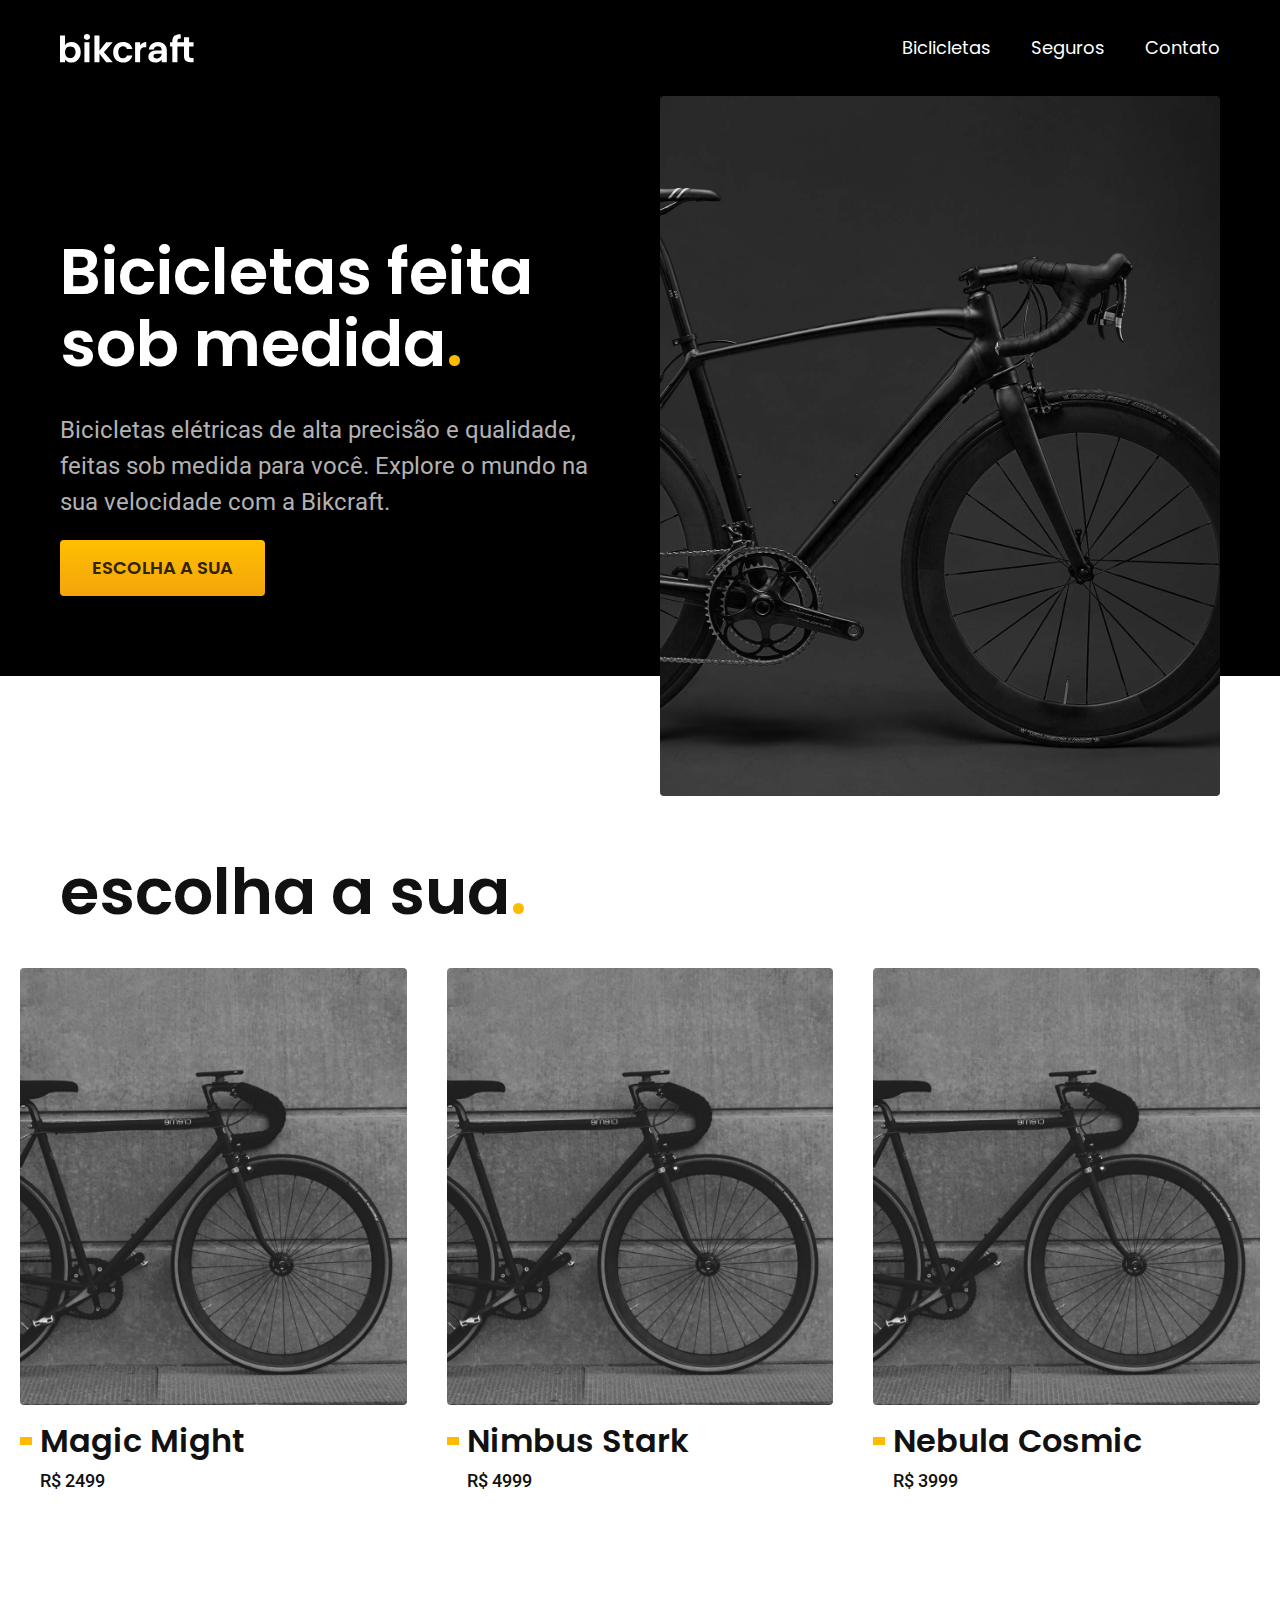
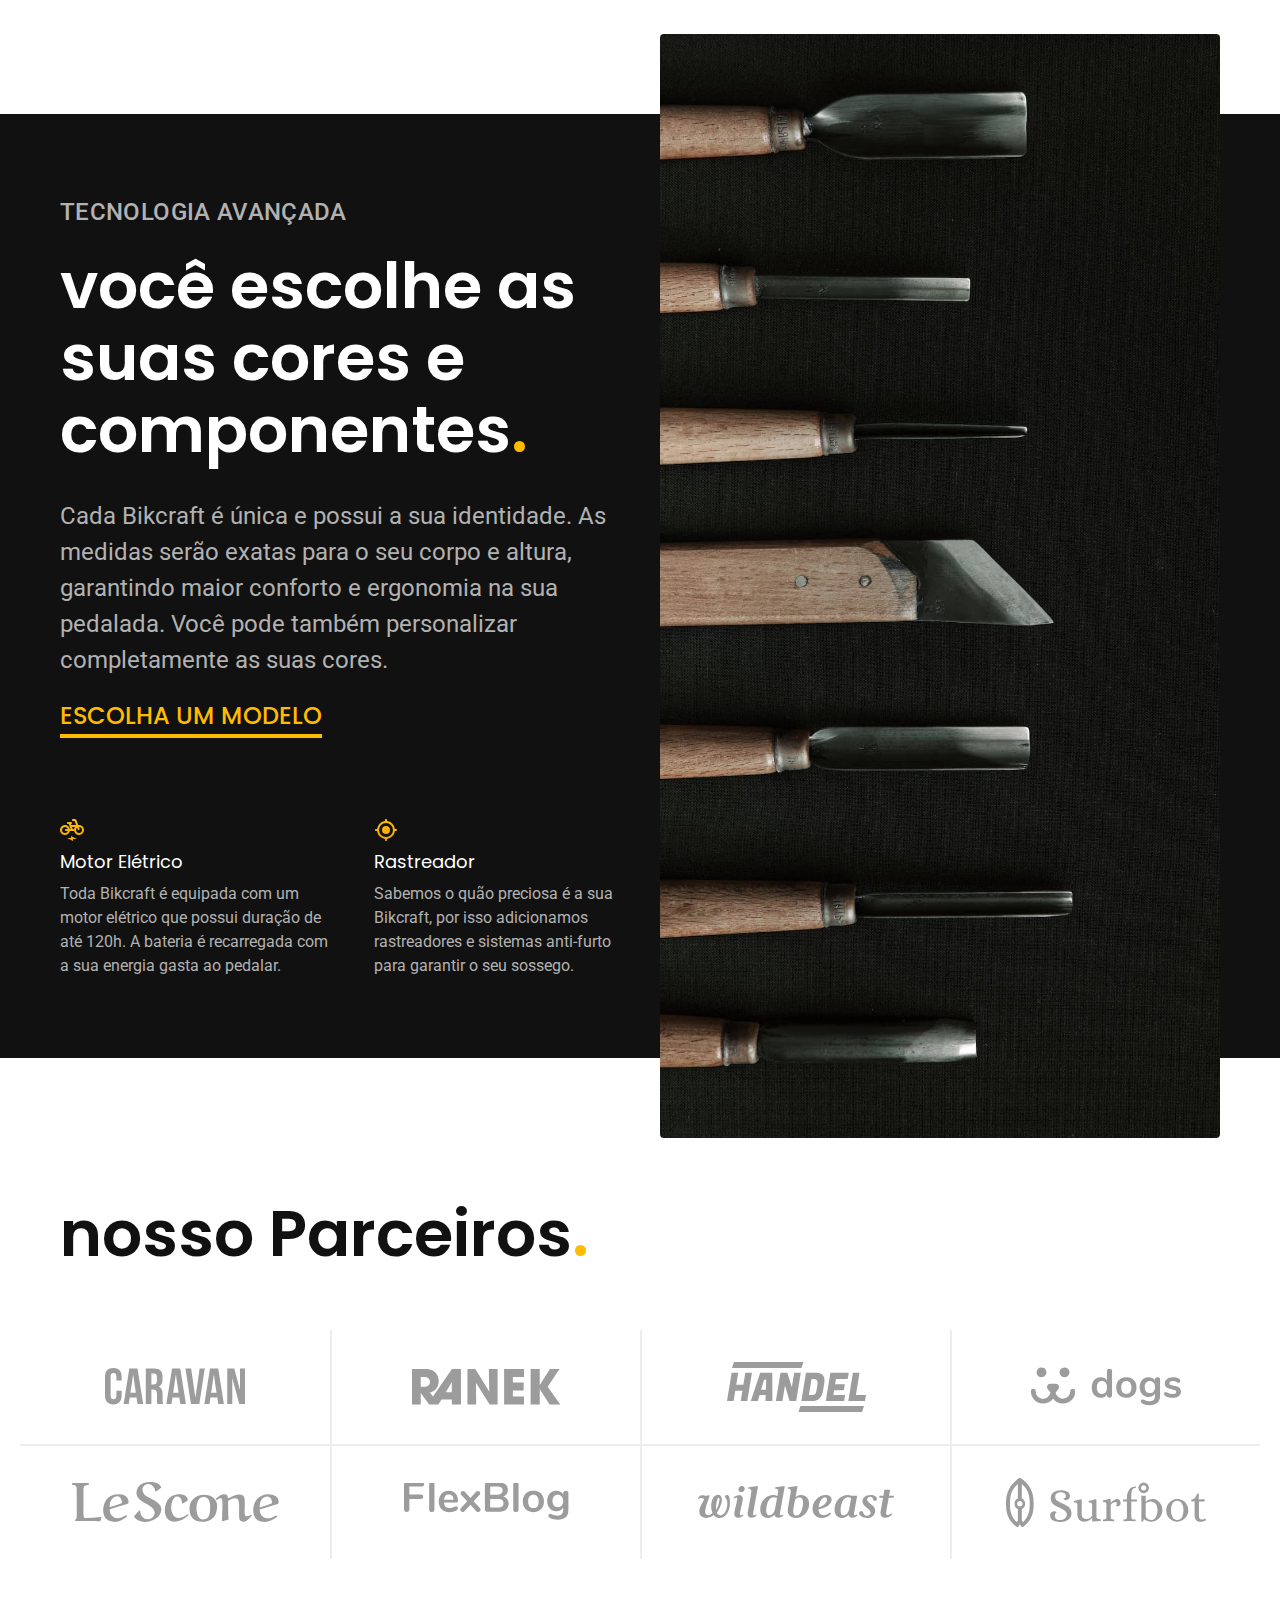
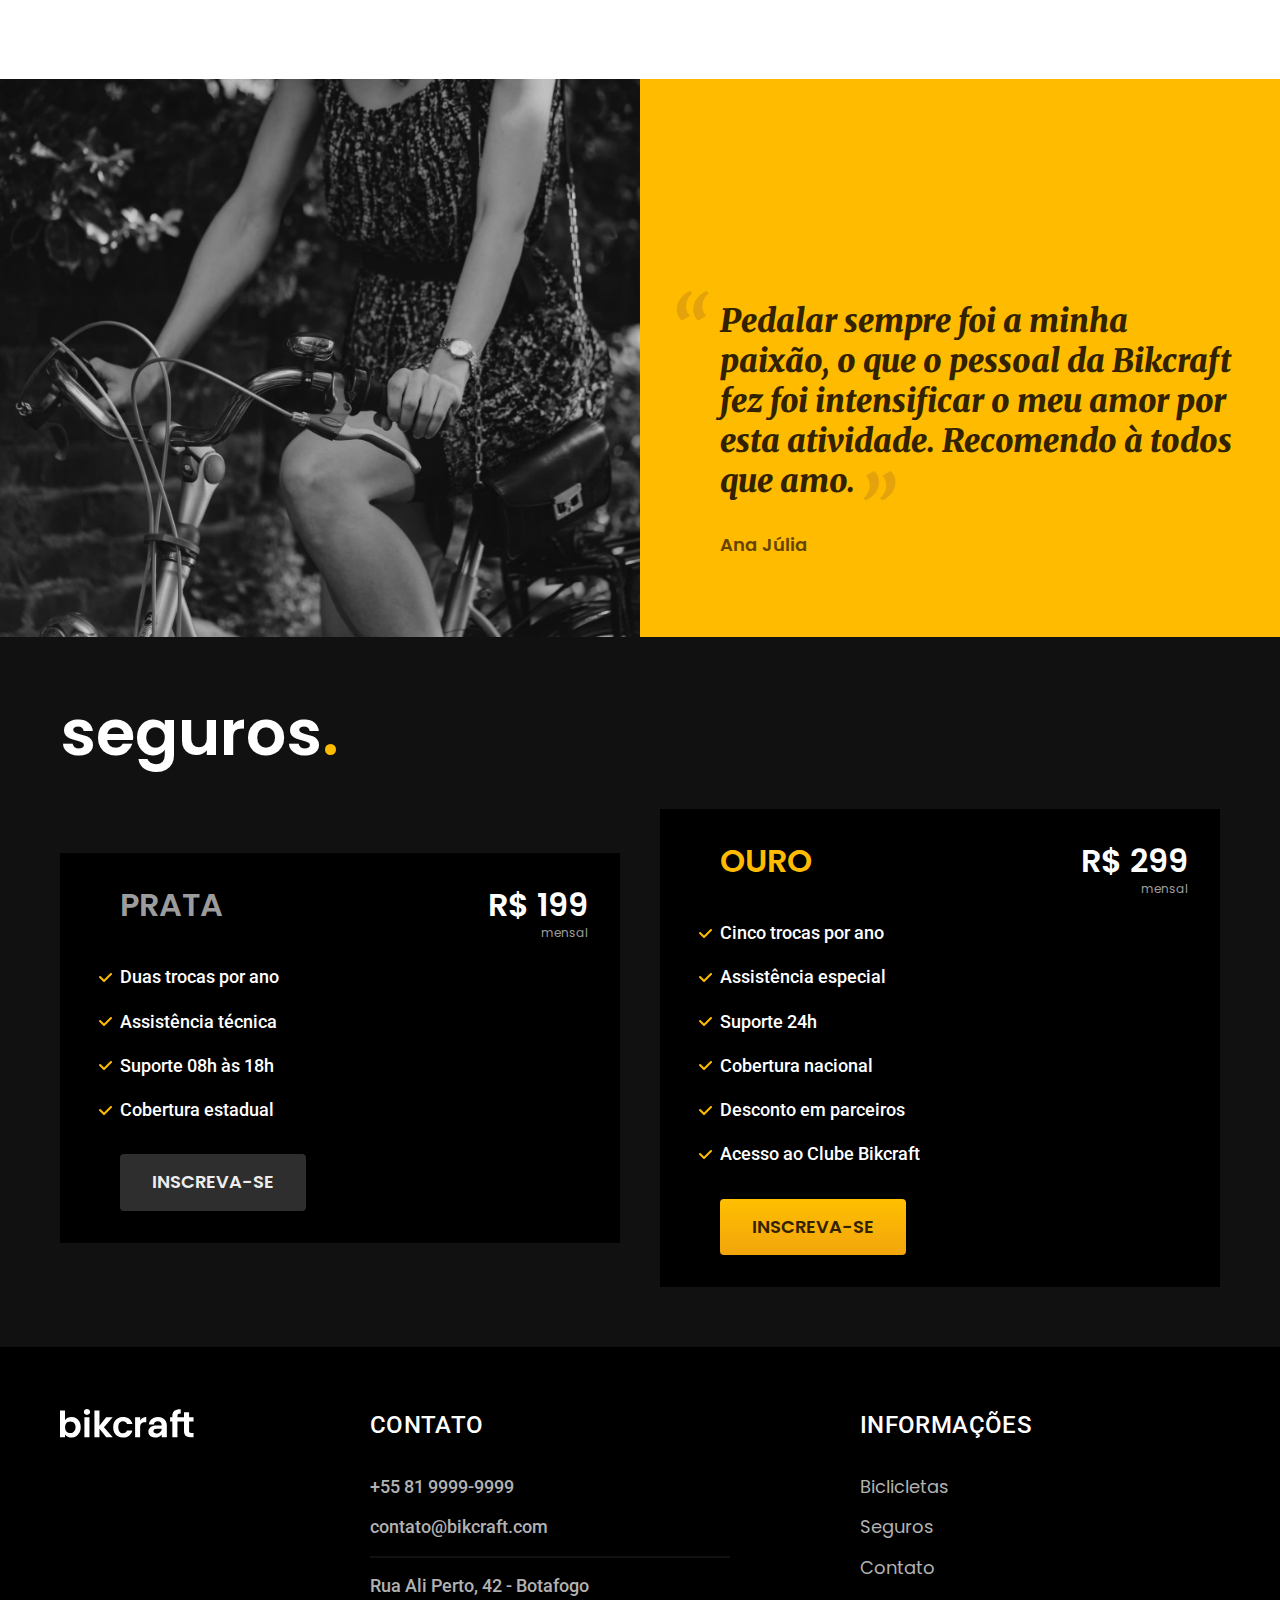
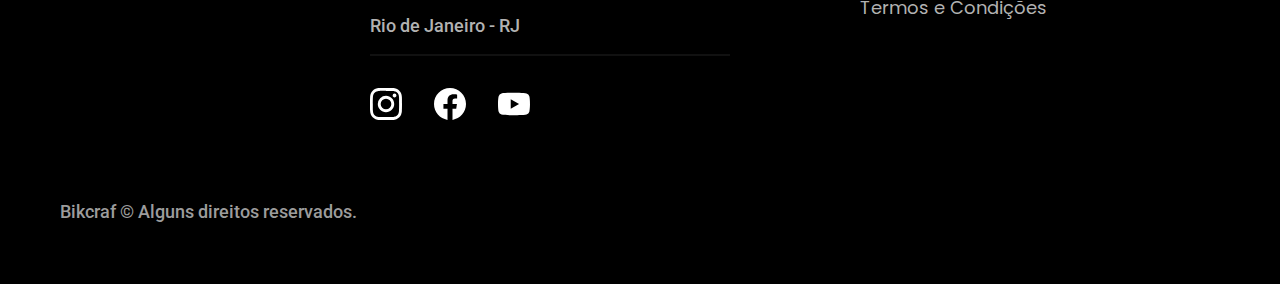
==== index.html @ 6ca6130e "finalização pag bicicletas" ====
<!DOCTYPE html>
<html lang="pt-br">
<head>
   
    <meta charset="UTF-8">
    <meta name="viewport" content="width=device-width, initial-scale=1.0">
    
    <title>Bikcraft - Bicicletas Elétricas</title>
    <meta name="description" content="Bicicletas elétricas de alta precisão e qualidade feitas sob medida para cliente. Explore o mundo na sua velocidade com a Bikcraft.">

    <link rel="stylesheet" href="./css/style.css">
   
    <link rel="preconnect" href="https://fonts.googleapis.com">
    <link rel="preconnect" href="https://fonts.gstatic.com" crossorigin>
    <link href="https://fonts.googleapis.com/css2?family=Merriweather:ital,wght@1,900&family=Poppins:wght@400;600&family=Roboto:wght@400;500&display=swap" rel="stylesheet">

</head>
<body>

   <header class="header-bg">

    <div class=" container header">
    
    <a href="./">
        <img src="./img/bikcraft.svg" alt="Bikcraft">
    </a>  

    <nav aria-label="primaria">

    <ul class="header-menu font-1-m cor-0">
    <li><a href="bicicletas.html">Biclicletas</a></li>
    <li><a href="./seguros.html">Seguros</a></li>
    <li><a href="./contato.html">Contato</a></li>
    </ul>
    </nav>
    </div>
    </header> 


    <main class="introducao-bg">
        <div class="introducao container">
            <div class="introducao-conteudo">
            <h1 class="font-1-xxl cor-0">Bicicletas feita sob medida<span class="cor-p1">.</span></p></h1>
            <p class="font-2-l cor-5">Bicicletas elétricas de alta precisão e qualidade, feitas sob medida para você. Explore o mundo na sua velocidade com a Bikcraft.</p>
            <a class="botao" href="./bicicletas.html">Escolha a sua</a>
            </div>

            <div>
            <img src="./img/fotos/introducao.jpg" alt="Biclicleta elétrica preta.">
            </div>
        </div>
    </main>

    <article class="bicicletas-lista">
    <h2 class=" container font-1-xxl">escolha a sua<span class="cor-p1">.</span></h2>
    
    <ul>

        <li> 
        <a href="./bicicletas/magic.html">  
        <img src="./img/bicicletas/magic-home.jpg" alt="Bicicleta preta">
        <h3 class="font-1-xl">Magic Might</h3>
        <span class="font-2-m">R$ 2499</span></a>
        </li>

        <li> 
            <a href="./bicicletas/Nimbus.html">   
         <img src="./img/bicicletas/magic-home.jpg" alt="Bicicleta preta">
         <h3 class="font-1-xl">Nimbus Stark</h3>
         <span class="font-2-m">R$ 4999</span></a>
         </li>

         <li> 
        <a href="./bicicletas/Nebula.html">   
         <img src="./img/bicicletas/magic-home.jpg" alt="Bicicleta preta">
         <h3 class="font-1-xl">Nebula Cosmic</h3>
         <span class="font-2-m">R$ 3999</span></a>
         </li>
         </ul>

    </article>


    <article class="tecnologia-bg">

        <div class="tecnologia container">
          <div class="tecnologia-conteudo">

            <span class="font-2-l-b cor-5">Tecnologia Avançada</span>

            <h2 class="font-1-xxl cor-0">você escolhe as suas cores e componentes<span class="cor-p1">.</span></h2>
            <p class="font-2-l cor-5">Cada Bikcraft é única e possui a sua identidade. As medidas serão exatas para o seu corpo e altura, garantindo maior conforto e ergonomia na sua pedalada. Você pode também personalizar completamente as suas cores.</p>


            <a class="link" href="./bicicletas.html">Escolha um modelo</a>
            <div class="tecnologia-vantagens">
              <div>
                <img src="./img/icones/eletrica.svg" alt="">
                <h3 class="font-1-m cor-0">Motor Elétrico</h3>
                <p class="font-2-s cor-5">Toda Bikcraft é equipada com um motor elétrico que possui duração de até 120h. A bateria é recarregada com a sua energia gasta ao pedalar.</p>
              </div>
              <div>
                <img src="./img/icones/rastreador.svg" alt="">
                <h3 class="font-1-m cor-0">Rastreador</h3>
                <p class="font-2-s cor-5">Sabemos o quão preciosa é a sua Bikcraft, por isso adicionamos rastreadores e sistemas anti-furto para garantir o seu sossego.</p>
              </div>
            </div>
            </div>
            <div class="tecnologia-imagem">
                <img src="./img/fotos/tecnologia.jpg" alt="">
              </div>
          </div>
         
      </article>

      <section class="parceiros" aria-label="Nossos Parceiros">

        <h2 class="container font-1-xxl">nosso Parceiros<span class="cor-p1">.</span></h2>

        <ul >
            <li><img src="./img/parceiros/caravan.svg" atl="caravan"></li>
            <li><img src="./img/parceiros/ranek.svg" atl="ranek"></li>
            <li><img src="./img/parceiros/handel.svg" atl="handel"></li>
            <li><img src="./img/parceiros/dogs.svg" atl="dogs"></li>
            <li><img src="./img/parceiros/lescone.svg" atl="lescone"></li>
            <li><img src="./img/parceiros/flexblog.svg" atl="flexblog"></li>
            <li><img src="./img/parceiros/wildbeast.svg" atl="wildbeast"></li>
            <li><img src="./img/parceiros/surfbot.svg" atl="surfbot"></li>
        </ul>

      </section>

      <section class="depoimento" aria-label="depoimento">

        <div>
          <img src="./img/fotos/depoimento.jpg" alt="Pessoa pedalando uma bicicleta Bikcraft">
        </div>
        <div class="depoimento-conteudo">
          <blockquote class="font-1-xl cor-p5">
            <p>Pedalar sempre foi a minha paixão, o que o pessoal da Bikcraft fez foi intensificar o meu amor por esta atividade.
              Recomendo à todos que amo.</p>
          </blockquote>
          <span class="font-1-m-b cor-p4">Ana Júlia</span>
        </div>
      </section>
      
      <article class="seguros-bg">
        <div class="seguros container">
          <h2 class="font-1-xxl cor-0">seguros<span class="cor-p1">.</span></h2>

          <div class="seguros-item">
            <h3 class="font-1-xl cor-6">PRATA</h3>
            <span class="font-1-xl cor-0">R$ 199 <span class="font-1-xs cor-6">mensal</span></span>

            <ul class="font-2-m cor-0">
              <li>Duas trocas por ano</li>
              <li>Assistência técnica</li>
              <li>Suporte 08h às 18h</li>
              <li>Cobertura estadual</li>
            </ul>
            <a class="botao secundario" href="./orçamento.html">Inscreva-se</a>
          </div>

          <div class="seguros-item">
            <h3 class="font-1-xl cor-p1">OURO</h3>
            <span class="font-1-xl cor-0">R$ 299 <span class="font-1-xs cor-6">mensal</span></span>
           
            <ul class="font-2-m cor-0">
              <li>Cinco trocas por ano</li>
              <li>Assistência especial</li>
              <li>Suporte 24h</li>
              <li>Cobertura nacional</li>
              <li>Desconto em parceiros</li>
              <li>Acesso ao Clube Bikcraft</li>
            </ul>
            <a class="botao" href="./orçamento.html">Inscreva-se</a>
          </div>
        </div>
      </article>


      <footer class="footer-bg">
      <div class="footer container">
        <img src="./img/bikcraft.svg" alt="Bikcraft">
        <div class="footer-contato">
          <h3 class="font-2-l-b cor-0">Contato</h3>
          <ul class=" font-2-m cor-5">
            <li><a href="">+55 81 9999-9999</a></li>
            <li><a href="mailto:contato@bikcraft.com">contato@bikcraft.com</a></li>
            <li>Rua Ali Perto, 42 - Botafogo</li>
            <li>Rio de Janeiro - RJ</li>
          </ul>

          <div class="footer-redes">

            <a href="./">
              <img src="./img/redes/instagram.svg" alt="Instagram">
            </a>

            <a href="./">
              <img src="./img/redes/facebook.svg" alt="Facebook">
            </a>

            <a href="./">
              <img src="./img/redes/youtube.svg" alt="Youtube">
            </a>
          </div>
        </div>

          <div class="footer-informacoes">
            <h3 class="font-2-l-b cor-0">Informações</h3>
            <nav>
              <ul class="font-1-m cor-5">
                <li><a href="./biclicletas.html">Biclicletas</a></li>
                <li><a href="./seguros.html">Seguros</a></li>
                <li><a href="./contato.html">Contato</a></li>
                <li><a href="./termos.html">Termos e Condições</a></li>

              </ul>
            </nav>
          </div>

          <p class="footer-copy font-2-m cor-6">Bikcraf © Alguns direitos reservados.</p>
      </div>
      </footer>


    </body>

</html>
---- css/style.css ----
@import "../css/global/global.css";
@import url("../css/utilidades/tipografia.css");
@import url("../css/utilidades/cores.css");

@import "../css/global/header.css";
@import url("../css/global/footer.css");

/*home*/
@import "../css/home/introducao.css";
@import "../css/home/tecnologia.css";
@import "../css/home/parceiros.css";
@import "../css/home/depoimentos.css";

/*utilidades*/
@import "../css/utilidades/componentes.css";

/* Bicicletas */
@import "./bicicletas/bicicletas-lista.css";
@import "./bicicletas/bicicletas.css";

/* Seguros */
@import "./seguros/seguros.css";

/*termos*/

@import "./termos/termos.css";
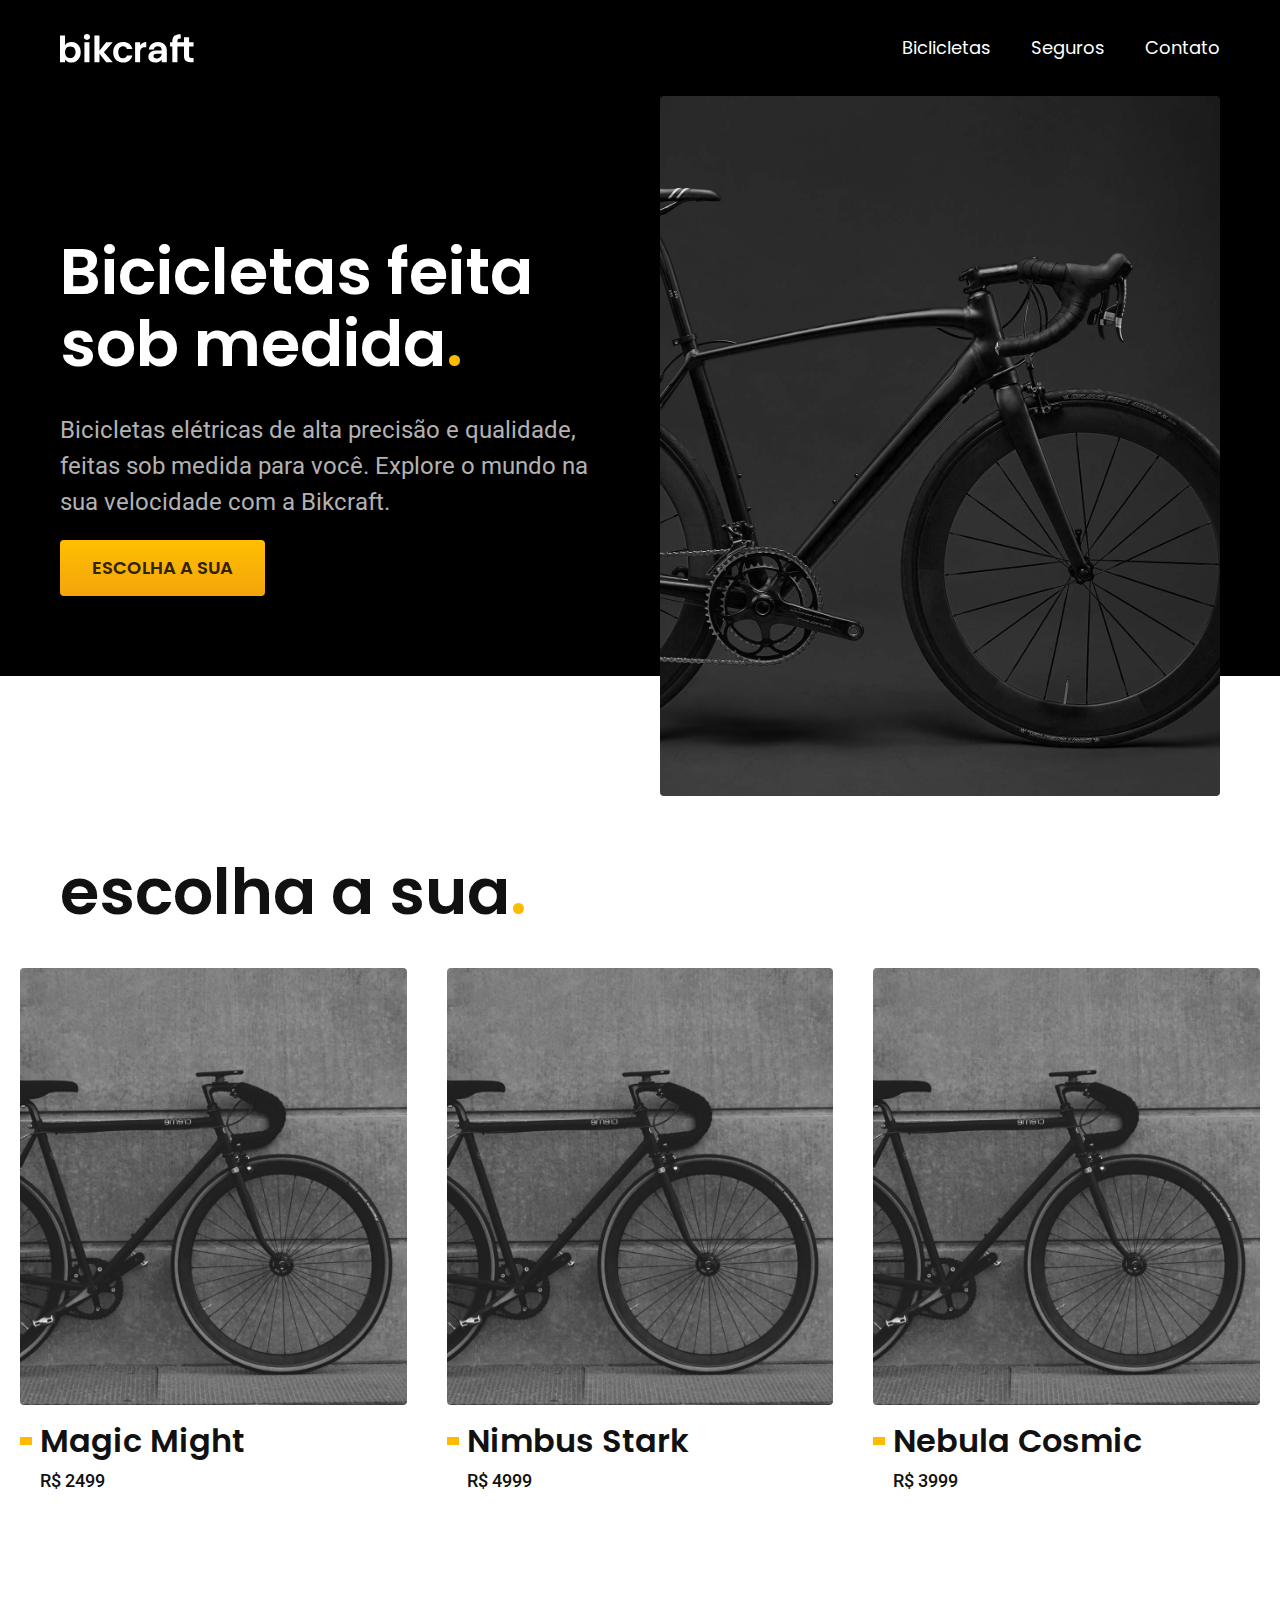
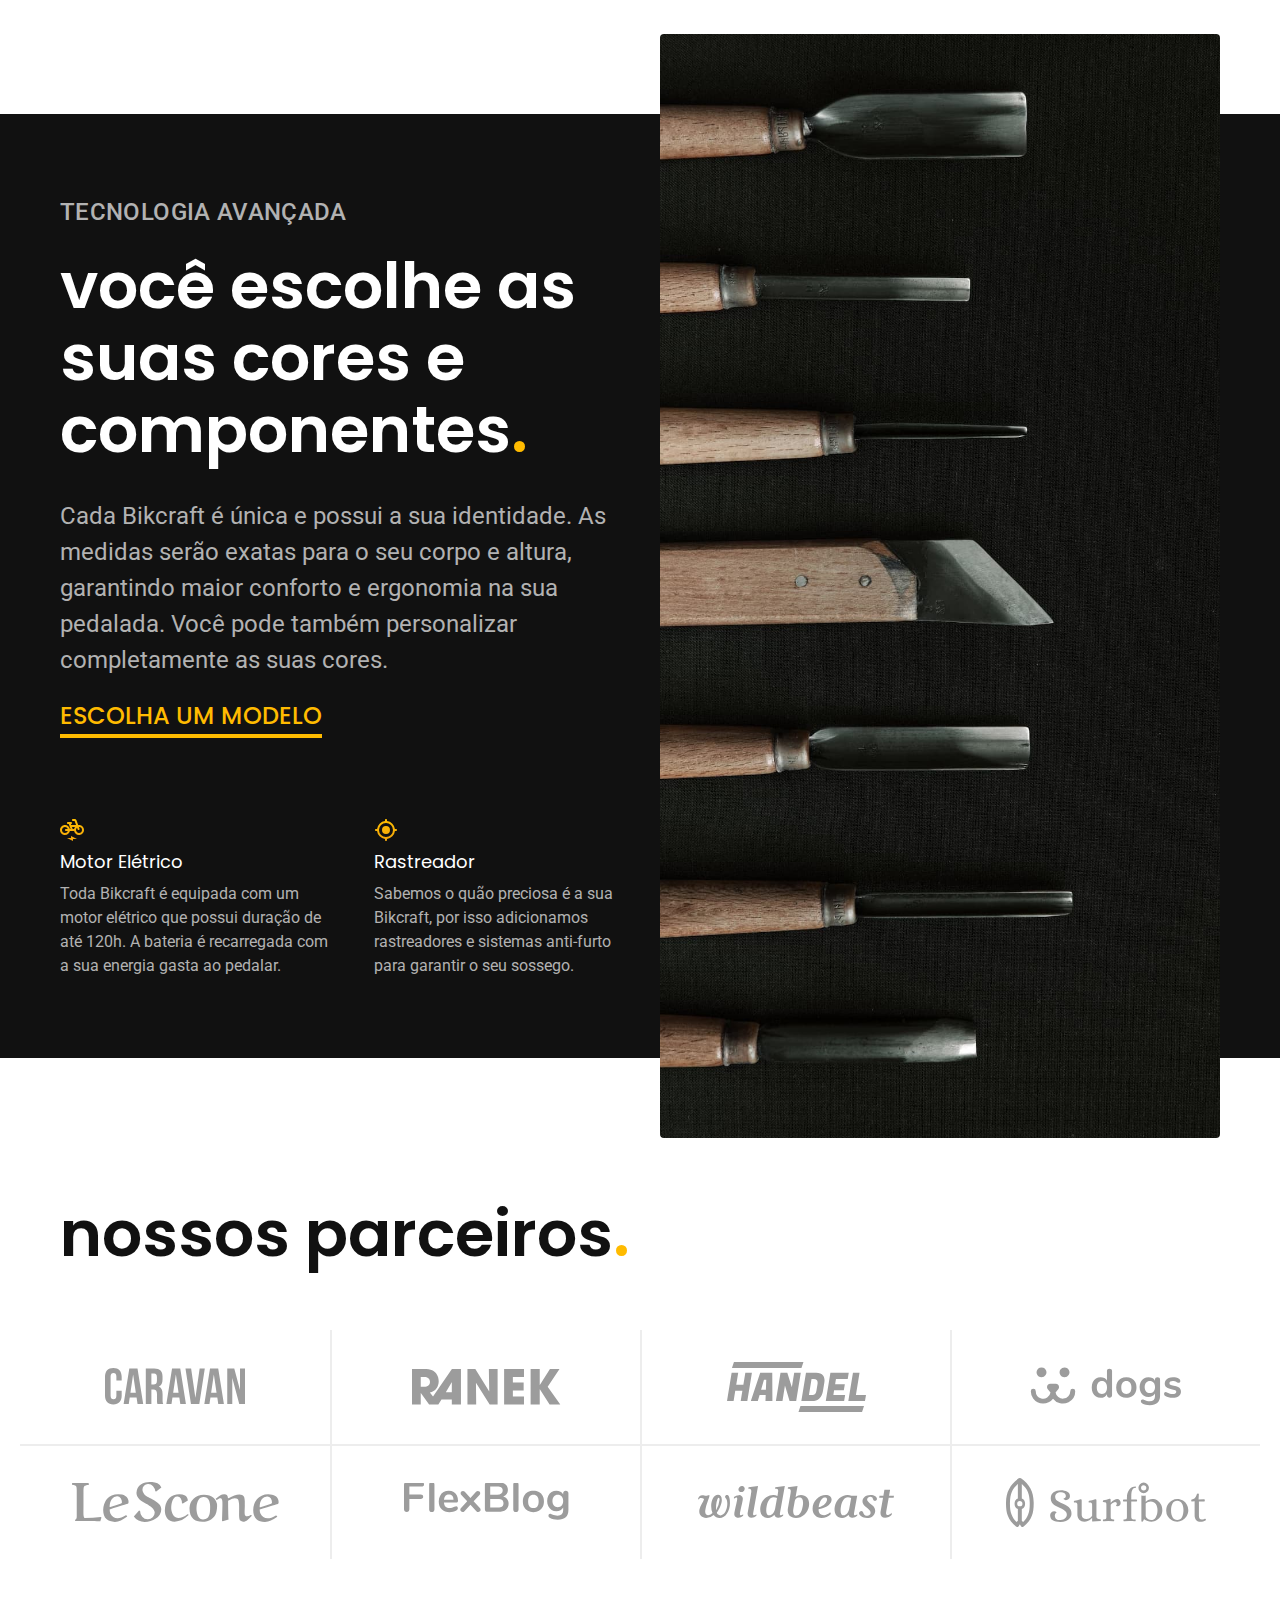
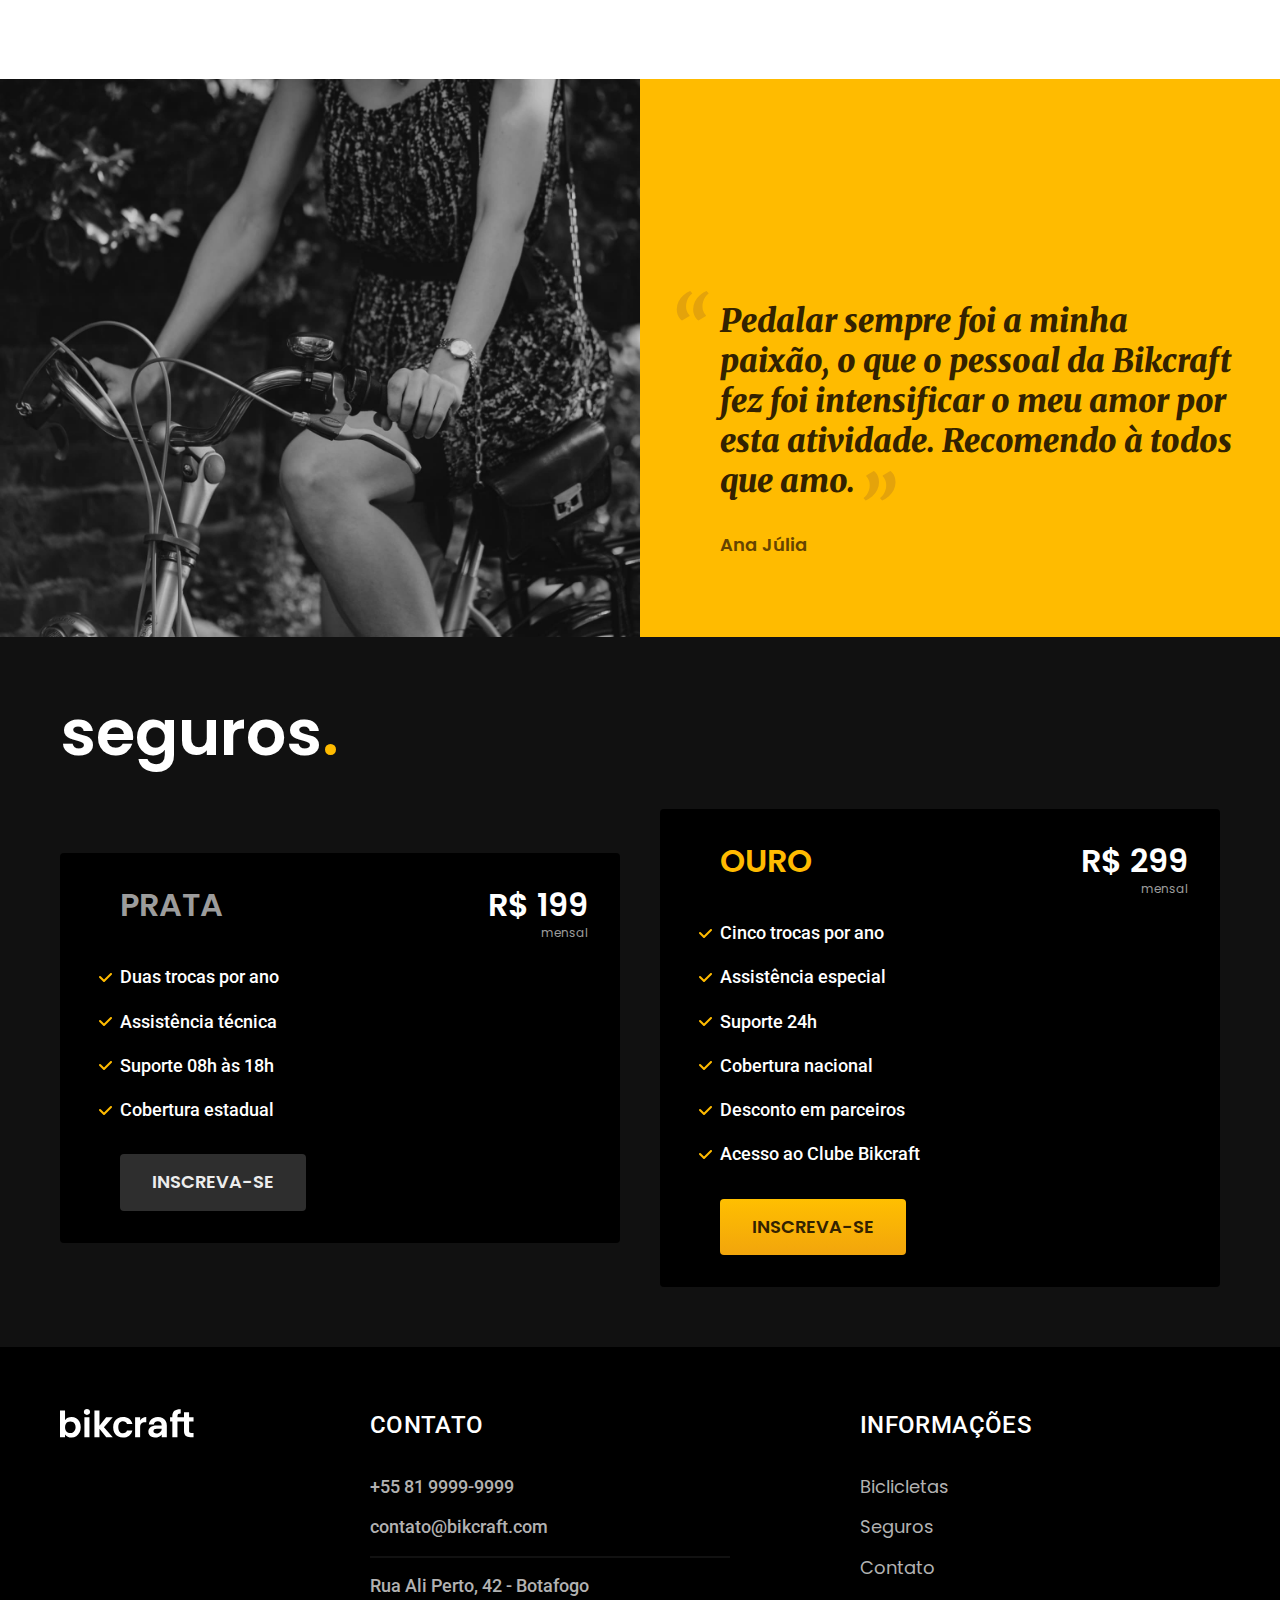
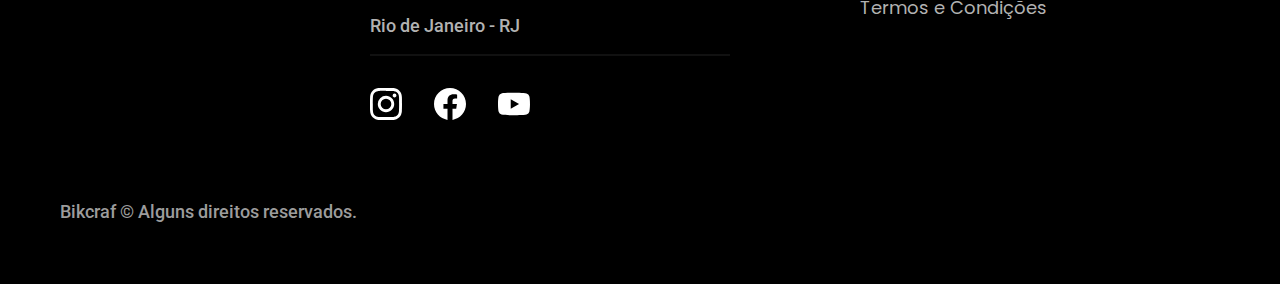
==== commit 1e8905e0: "criação da pag seguros/faq" ====
--- a/index.html
+++ b/index.html
@@ -28,9 +28,9 @@
     <nav aria-label="primaria">
 
     <ul class="header-menu font-1-m cor-0">
-    <li><a href="bicicletas.html">Biclicletas</a></li>
-    <li><a href="./seguros.html">Seguros</a></li>
-    <li><a href="./contato.html">Contato</a></li>
+    <li><a href="../bikcraft/bicicletas.html">Biclicletas</a></li>
+    <li><a href="../bikcraft/seguros.html">Seguros</a></li>
+    <li><a href="../bikcraft/contato.html">Contato</a></li>
     </ul>
     </nav>
     </div>
@@ -115,7 +115,7 @@
 
       <section class="parceiros" aria-label="Nossos Parceiros">
 
-        <h2 class="container font-1-xxl">nosso Parceiros<span class="cor-p1">.</span></h2>
+        <h2 class="container font-1-xxl">nossos parceiros<span class="cor-p1">.</span></h2>
 
         <ul >
             <li><img src="./img/parceiros/caravan.svg" atl="caravan"></li>
@@ -211,10 +211,10 @@
             <h3 class="font-2-l-b cor-0">Informações</h3>
             <nav>
               <ul class="font-1-m cor-5">
-                <li><a href="./biclicletas.html">Biclicletas</a></li>
-                <li><a href="./seguros.html">Seguros</a></li>
-                <li><a href="./contato.html">Contato</a></li>
-                <li><a href="./termos.html">Termos e Condições</a></li>
+                <li><a href="../bikcraft/bicicletas.html">Biclicletas</a></li>
+                <li><a href="../bikcraft/seguros.html">Seguros</a></li>
+                <li><a href="../bikcraft/contato.html">Contato</a></li>
+                <li><a href="../bikcraft/termos.html">Termos e Condições</a></li>
 
               </ul>
             </nav>
--- a/css/style.css
+++ b/css/style.css
@@ -14,12 +14,15 @@
 /*utilidades*/
 @import "../css/utilidades/componentes.css";
 
+
 /* Bicicletas */
 @import "./bicicletas/bicicletas-lista.css";
 @import "./bicicletas/bicicletas.css";
 
 /* Seguros */
 @import "./seguros/seguros.css";
+@import "../css/seguros/vantagens.css";
+@import "../css/seguros/perguntas.css";
 
 /*termos*/
 
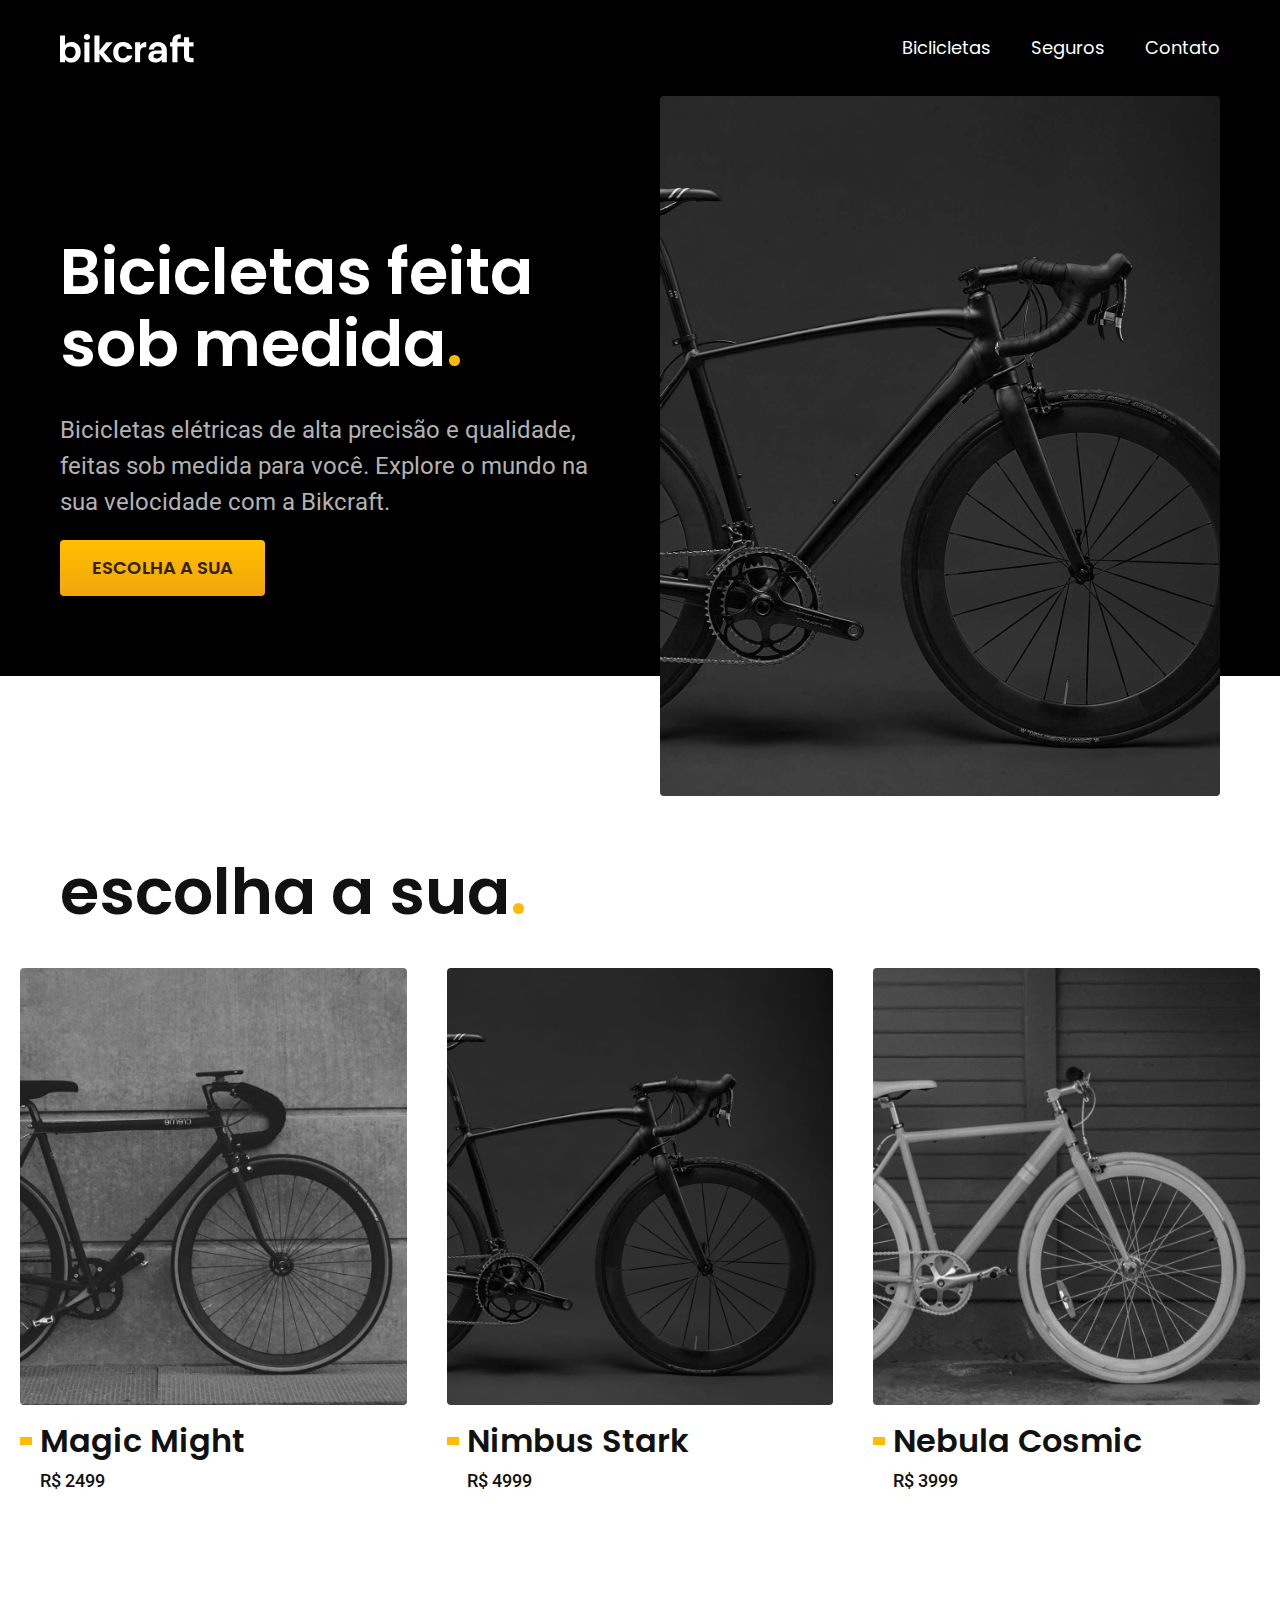
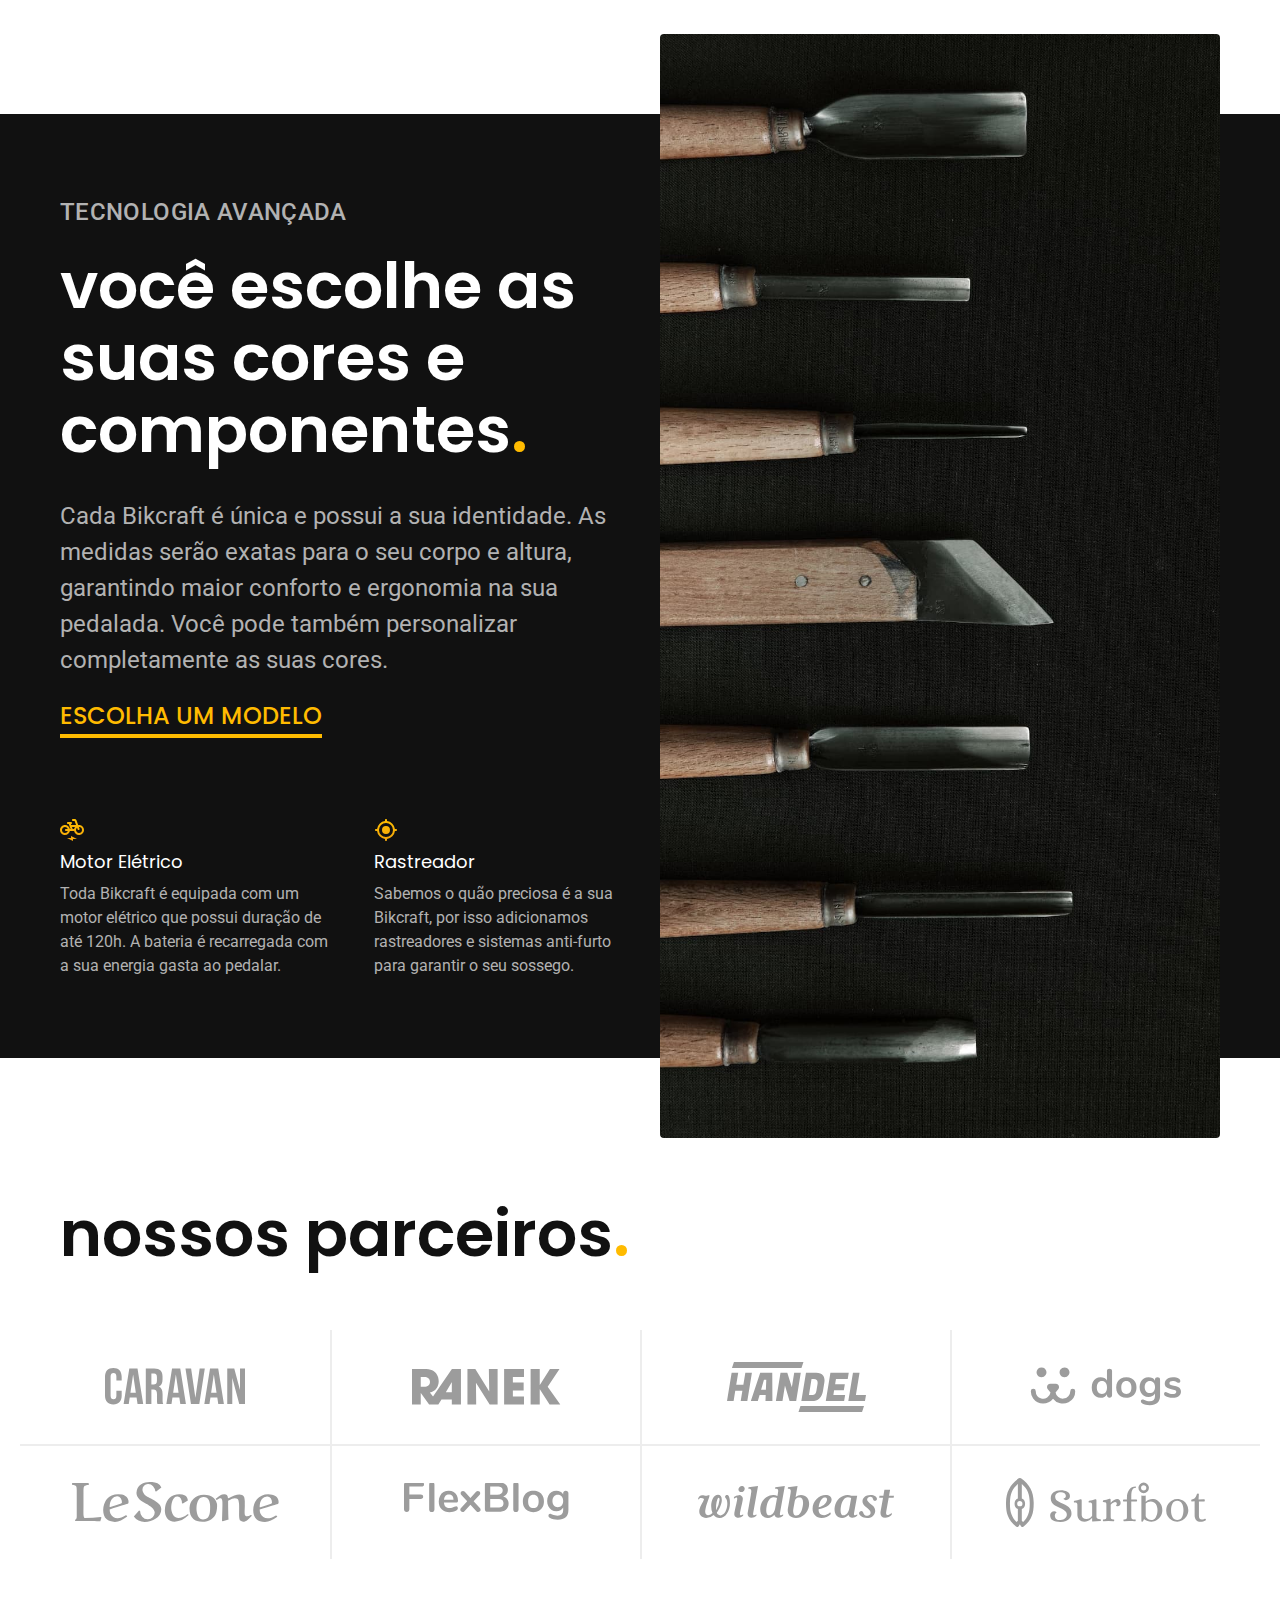
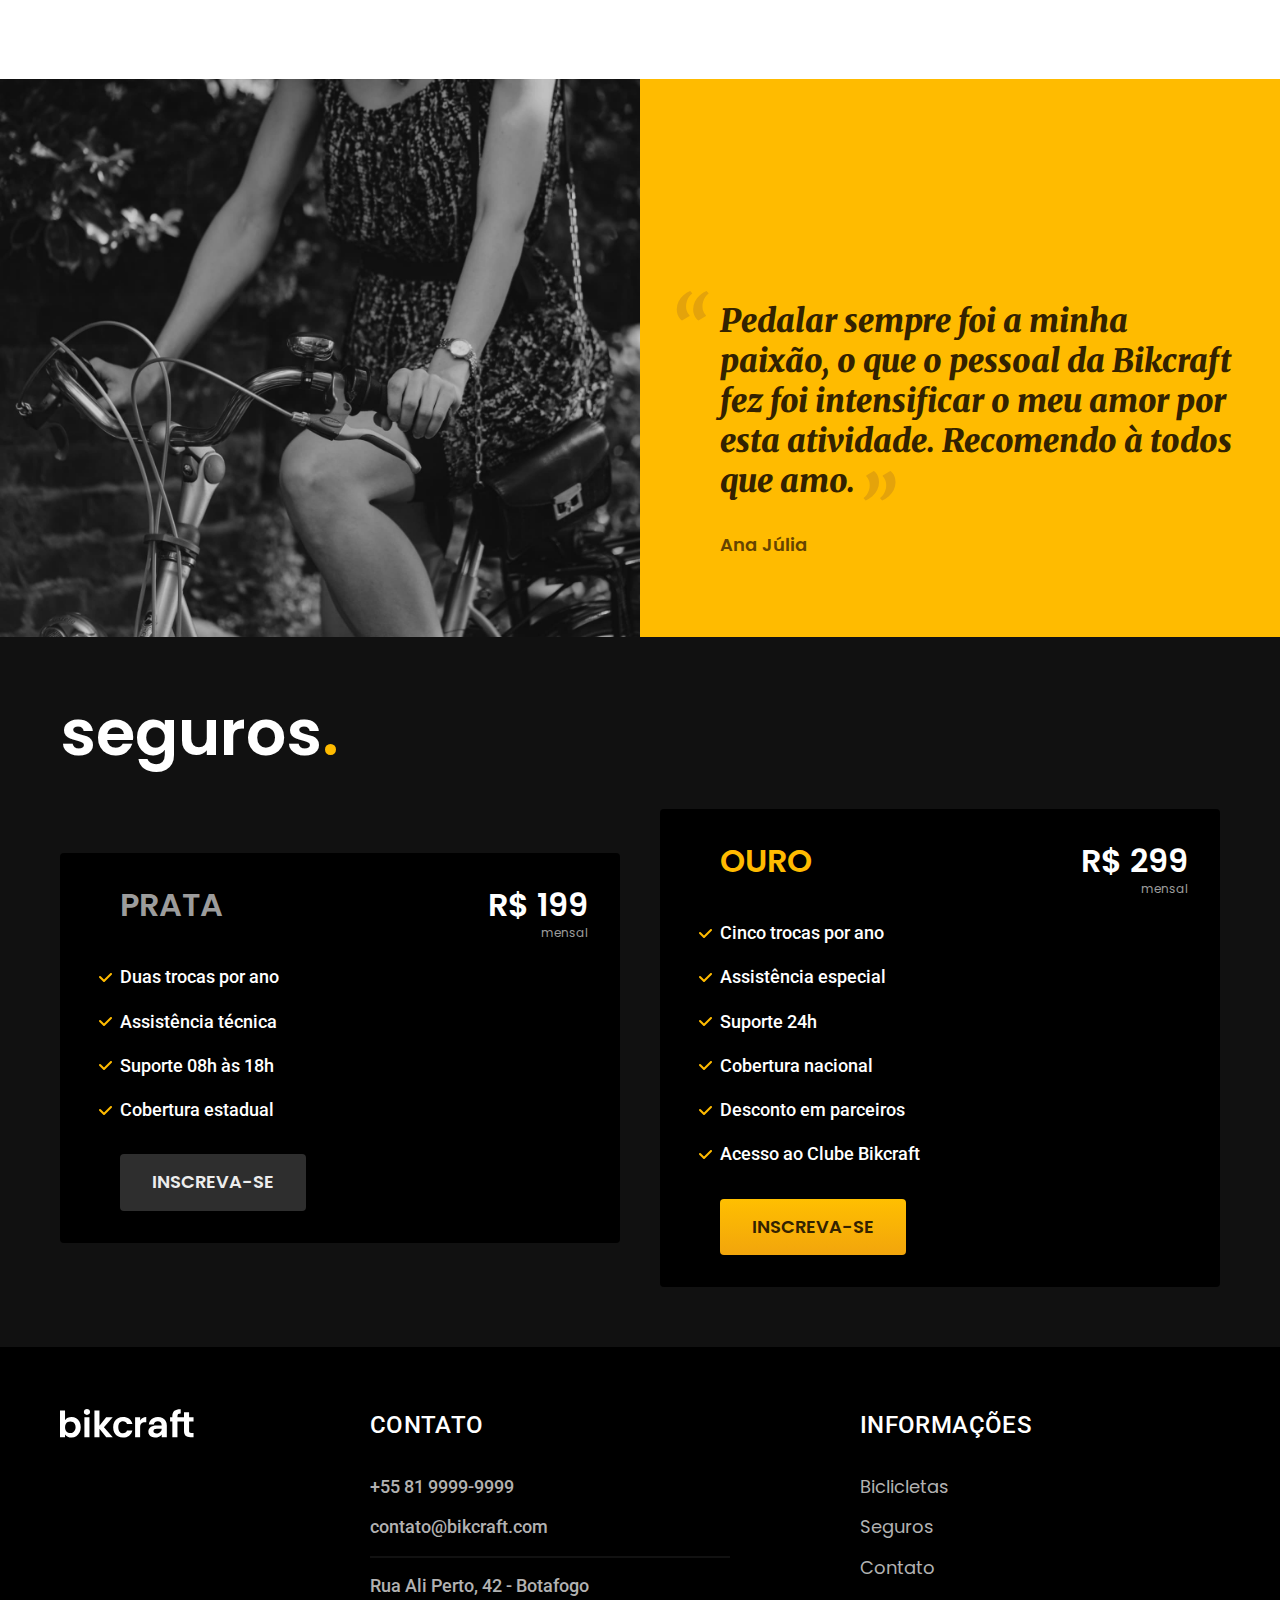
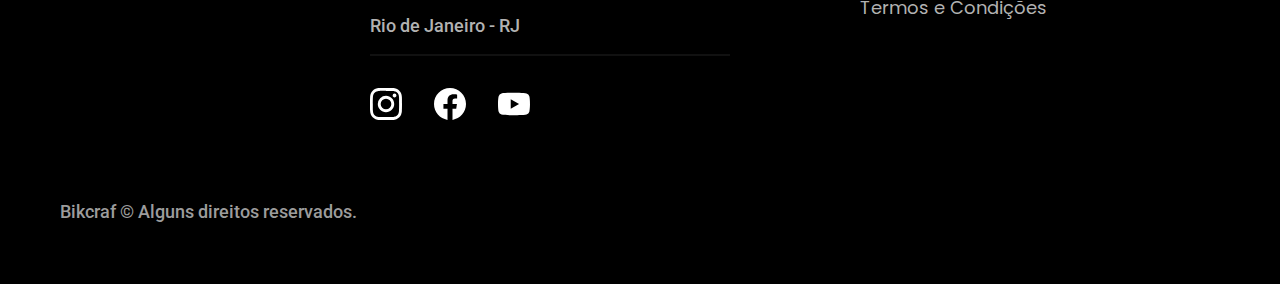
==== commit 2cbd1548: "criação de formulário" ====
--- a/index.html
+++ b/index.html
@@ -28,7 +28,7 @@
     <nav aria-label="primaria">
 
     <ul class="header-menu font-1-m cor-0">
-    <li><a href="../bikcraft/bicicletas.html">Biclicletas</a></li>
+    <li><a href="./bicicletas.html">Biclicletas</a></li>
     <li><a href="../bikcraft/seguros.html">Seguros</a></li>
     <li><a href="../bikcraft/contato.html">Contato</a></li>
     </ul>
@@ -64,15 +64,15 @@
         </li>
 
         <li> 
-            <a href="./bicicletas/Nimbus.html">   
-         <img src="./img/bicicletas/magic-home.jpg" alt="Bicicleta preta">
+            <a href="./bicicletas/nimbus.html">   
+         <img src="./img/bicicletas/nimbus-home.jpg" alt="Bicicleta preta">
          <h3 class="font-1-xl">Nimbus Stark</h3>
          <span class="font-2-m">R$ 4999</span></a>
          </li>
 
          <li> 
-        <a href="./bicicletas/Nebula.html">   
-         <img src="./img/bicicletas/magic-home.jpg" alt="Bicicleta preta">
+        <a href="./bicicletas/nebula.html">   
+         <img src="./img/bicicletas/nebula-home.jpg" alt="Bicicleta preta">
          <h3 class="font-1-xl">Nebula Cosmic</h3>
          <span class="font-2-m">R$ 3999</span></a>
          </li>
--- a/css/style.css
+++ b/css/style.css
@@ -1,29 +1,45 @@
+
 @import "../css/global/global.css";
 @import url("../css/utilidades/tipografia.css");
 @import url("../css/utilidades/cores.css");
-
 @import "../css/global/header.css";
 @import url("../css/global/footer.css");
 
 /*home*/
+
 @import "../css/home/introducao.css";
 @import "../css/home/tecnologia.css";
 @import "../css/home/parceiros.css";
 @import "../css/home/depoimentos.css";
 
 /*utilidades*/
+
 @import "../css/utilidades/componentes.css";
+@import "../css/utilidades/formulario.css";
 
 
 /* Bicicletas */
+
 @import "./bicicletas/bicicletas-lista.css";
 @import "./bicicletas/bicicletas.css";
 
+/* Bicicleta */
+
+@import "../css/bicicleta/bicicleta.css";
+@import "../css/bicicleta/seguros.css";
+
 /* Seguros */
+
 @import "./seguros/seguros.css";
 @import "../css/seguros/vantagens.css";
 @import "../css/seguros/perguntas.css";
 
+
+/*contato*/
+
+@import "../css/contato/contato.css";
+@import "../css/contato/lojas.css";
+
 /*termos*/
 
 @import "./termos/termos.css";
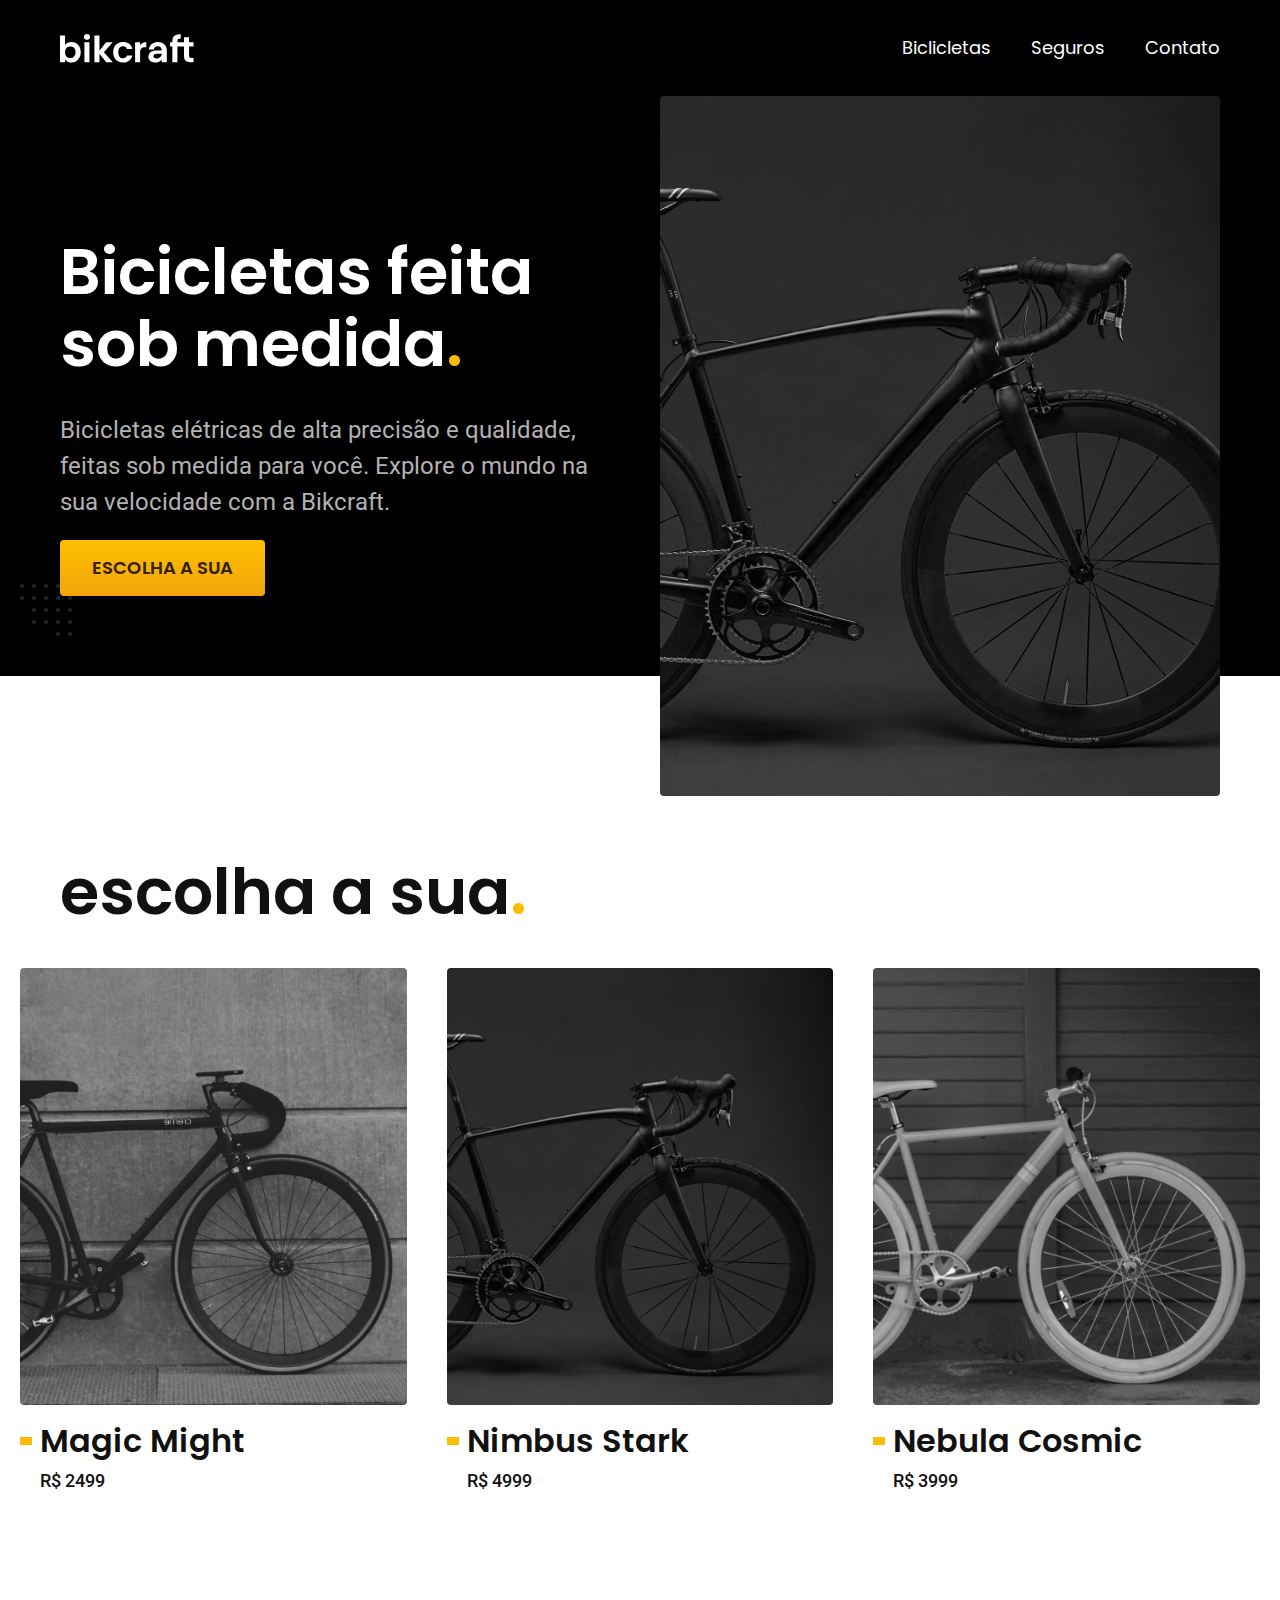
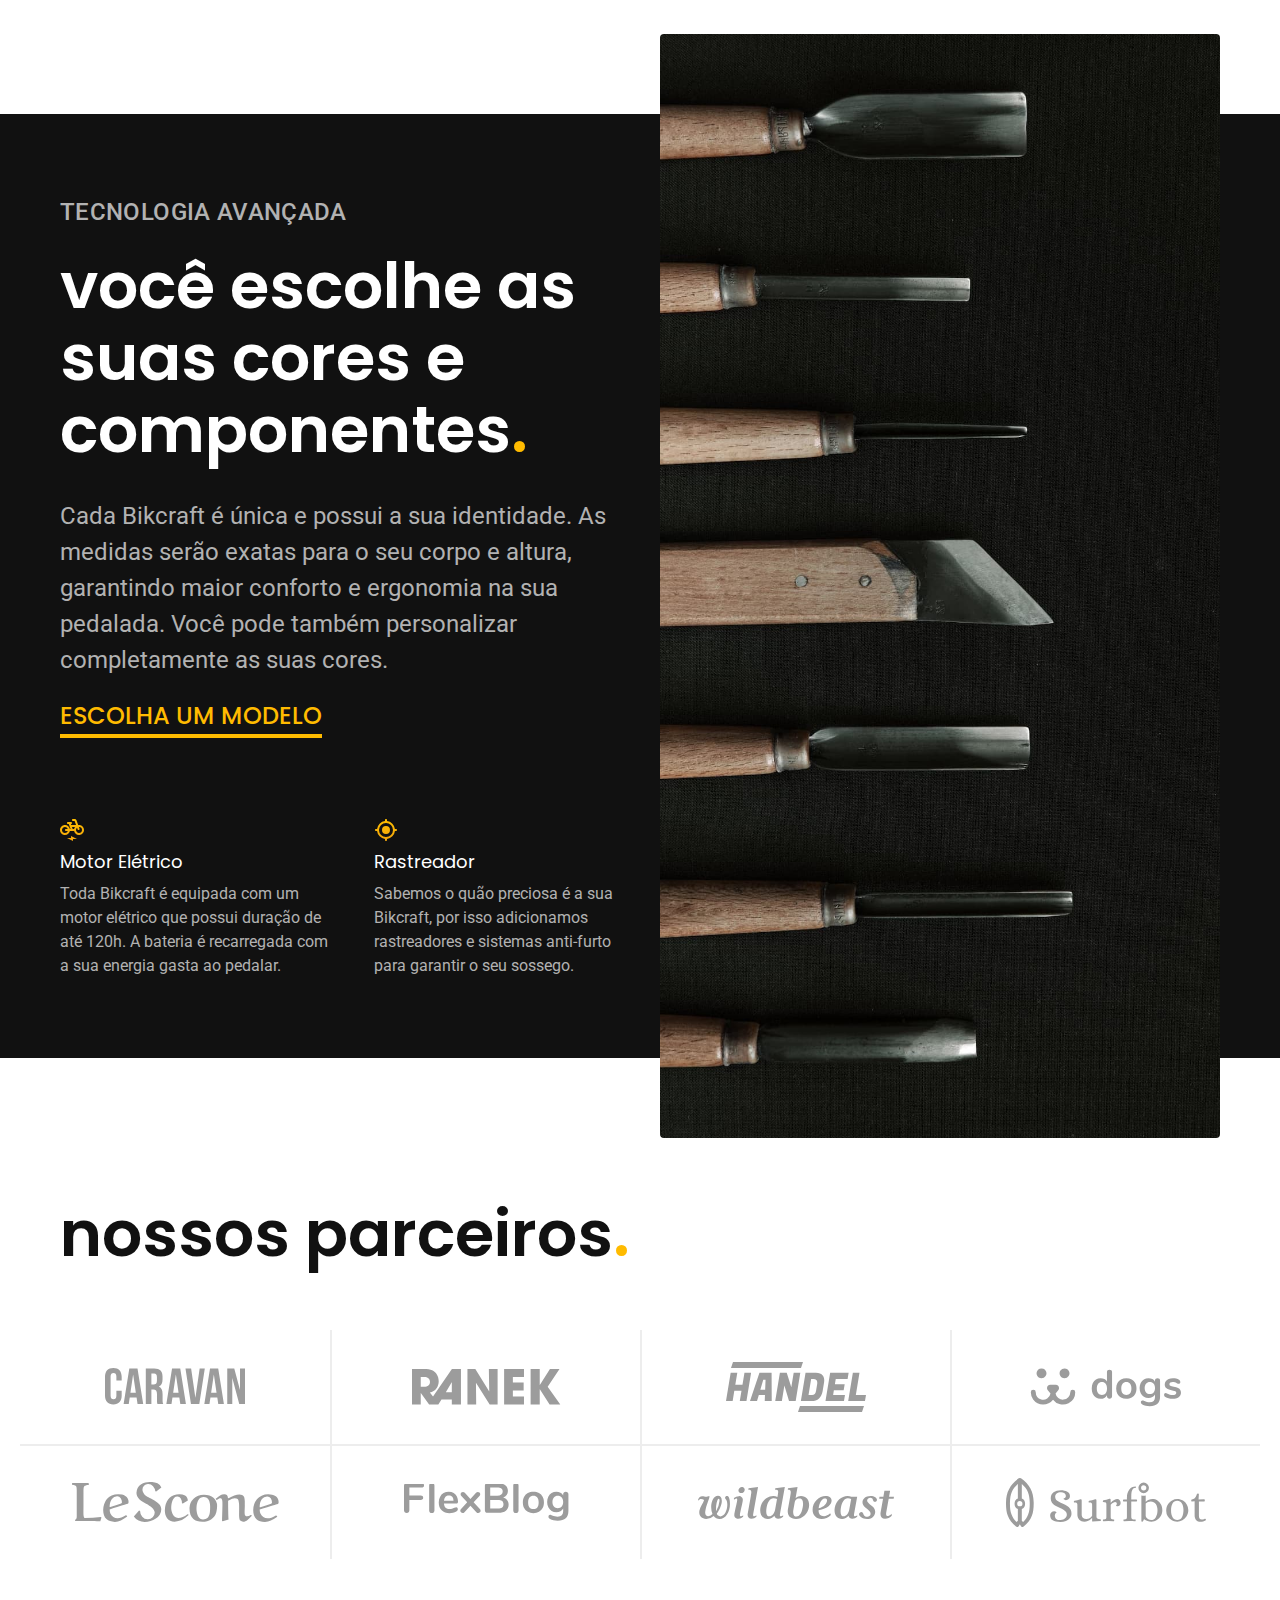
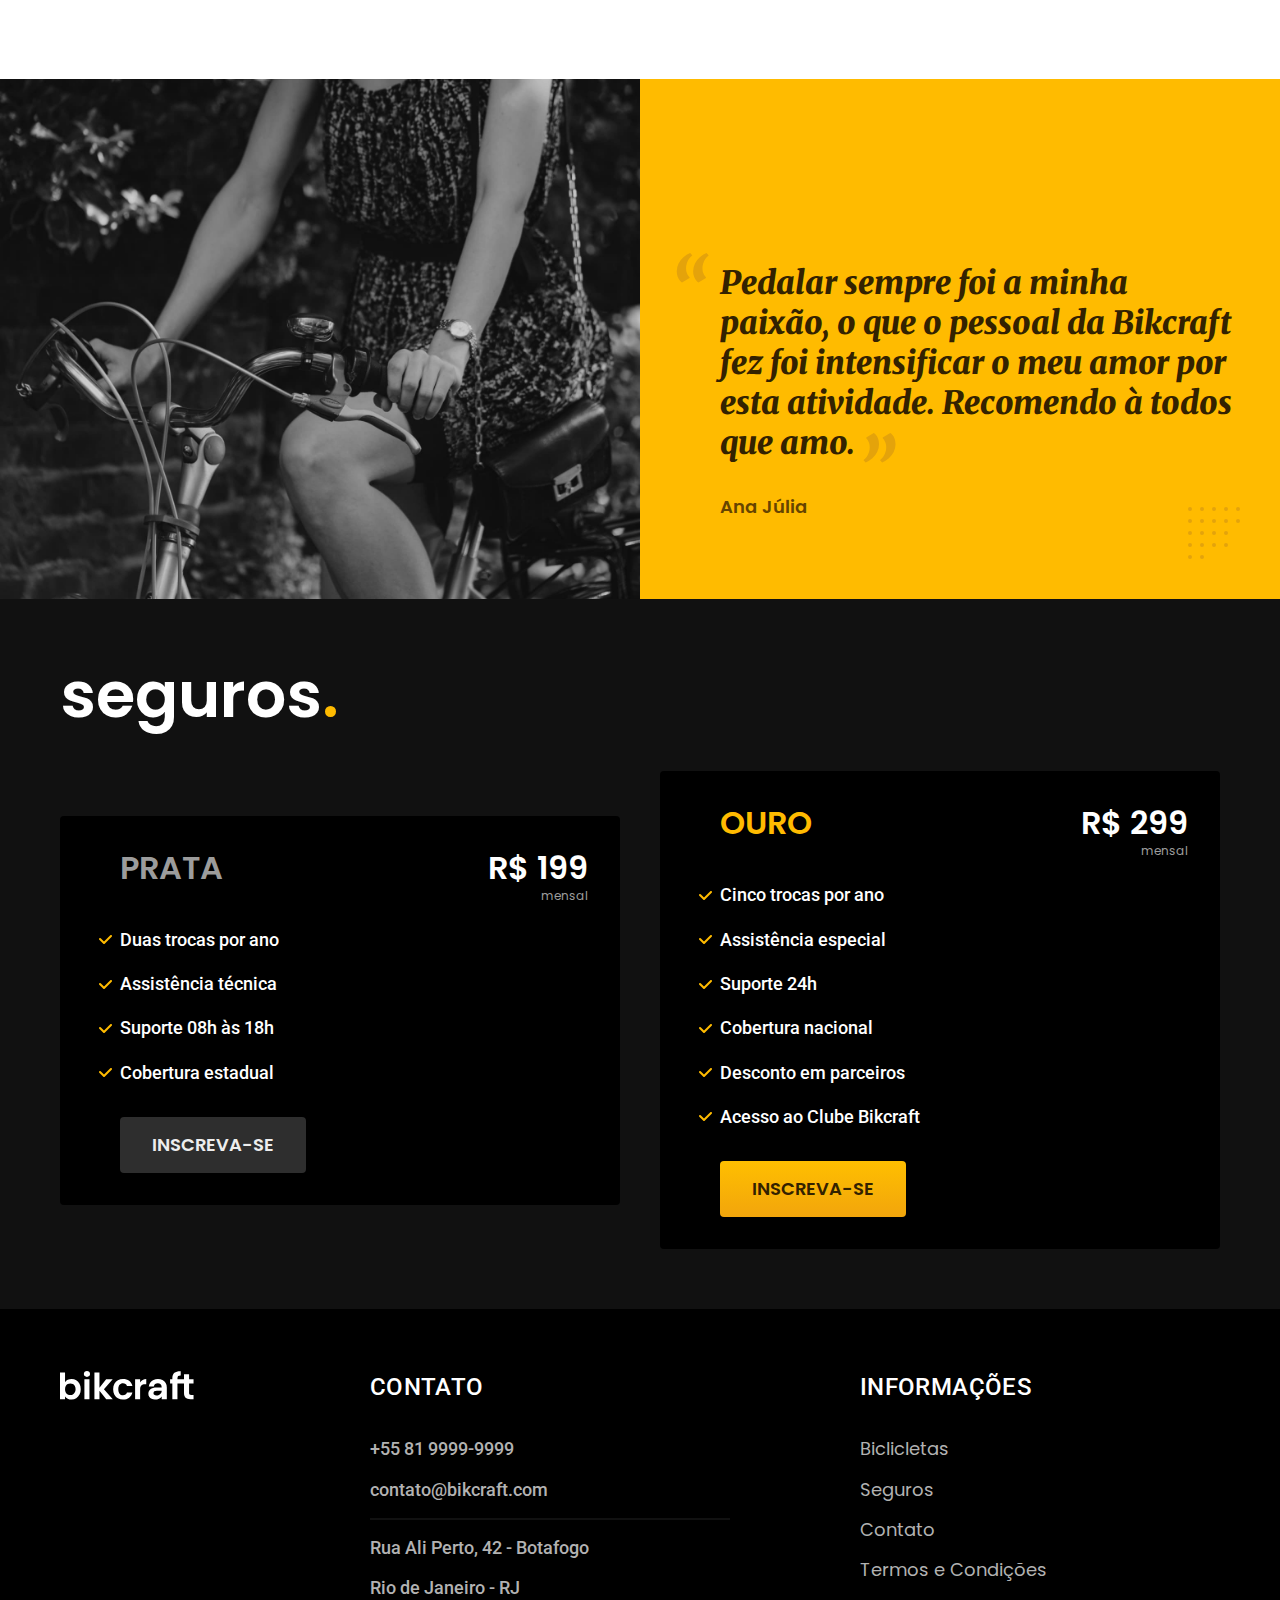
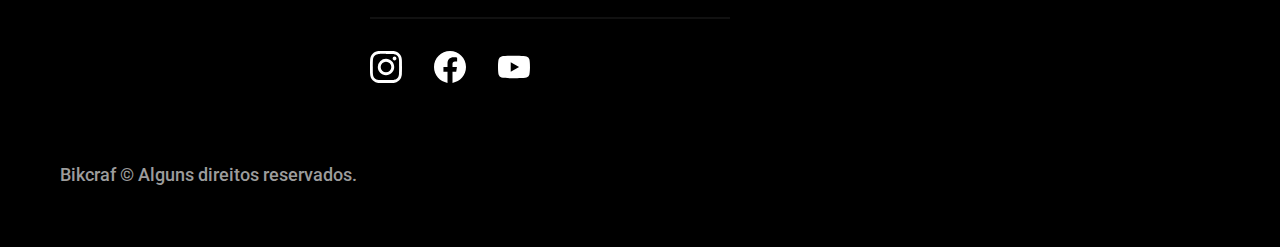
==== commit 76229c8f: "otimizações" ====
--- a/index.html
+++ b/index.html
@@ -8,7 +8,9 @@
     <title>Bikcraft - Bicicletas Elétricas</title>
     <meta name="description" content="Bicicletas elétricas de alta precisão e qualidade feitas sob medida para cliente. Explore o mundo na sua velocidade com a Bikcraft.">
 
+    <link re="preload" href="./css/style.css" as="style">
     <link rel="stylesheet" href="./css/style.css">
+    
    
     <link rel="preconnect" href="https://fonts.googleapis.com">
     <link rel="preconnect" href="https://fonts.gstatic.com" crossorigin>
@@ -22,7 +24,7 @@
     <div class=" container header">
     
     <a href="./">
-        <img src="./img/bikcraft.svg" alt="Bikcraft">
+        <img src="./img/bikcraft.svg" width="136" heigth="32" alt="Bikcraft">
     </a>  
 
     <nav aria-label="primaria">
@@ -45,10 +47,11 @@
             <a class="botao" href="./bicicletas.html">Escolha a sua</a>
             </div>
 
-            <div>
-            <img src="./img/fotos/introducao.jpg" alt="Biclicleta elétrica preta.">
-            </div>
-        </div>
+            <picture>
+              <source media="(max-width: 800px)" srcset="./img/bicicletas/nimbus.jpg">
+              <img src="./img/fotos/introducao.jpg" width="1280" height="1600" alt="Biclicleta elétrica preta.">
+            </picture>
+      </div>
     </main>
 
     <article class="bicicletas-lista">
@@ -58,21 +61,21 @@
 
         <li> 
         <a href="./bicicletas/magic.html">  
-        <img src="./img/bicicletas/magic-home.jpg" alt="Bicicleta preta">
+        <img src="./img/bicicletas/magic-home.jpg" width="920" height="1040"  alt="Bicicleta preta">
         <h3 class="font-1-xl">Magic Might</h3>
         <span class="font-2-m">R$ 2499</span></a>
         </li>
 
         <li> 
             <a href="./bicicletas/nimbus.html">   
-         <img src="./img/bicicletas/nimbus-home.jpg" alt="Bicicleta preta">
+         <img src="./img/bicicletas/nimbus-home.jpg" width="920" height="1040" alt="Bicicleta preta">
          <h3 class="font-1-xl">Nimbus Stark</h3>
          <span class="font-2-m">R$ 4999</span></a>
          </li>
 
          <li> 
         <a href="./bicicletas/nebula.html">   
-         <img src="./img/bicicletas/nebula-home.jpg" alt="Bicicleta preta">
+         <img src="./img/bicicletas/nebula-home.jpg" width="920" height="1040"  alt="Bicicleta preta">
          <h3 class="font-1-xl">Nebula Cosmic</h3>
          <span class="font-2-m">R$ 3999</span></a>
          </li>
@@ -95,19 +98,19 @@
             <a class="link" href="./bicicletas.html">Escolha um modelo</a>
             <div class="tecnologia-vantagens">
               <div>
-                <img src="./img/icones/eletrica.svg" alt="">
+                <img src="./img/icones/eletrica.svg" width="24" height="24" alt="">
                 <h3 class="font-1-m cor-0">Motor Elétrico</h3>
                 <p class="font-2-s cor-5">Toda Bikcraft é equipada com um motor elétrico que possui duração de até 120h. A bateria é recarregada com a sua energia gasta ao pedalar.</p>
               </div>
               <div>
-                <img src="./img/icones/rastreador.svg" alt="">
+                <img src="./img/icones/rastreador.svg" width="24" height="24"  alt="">
                 <h3 class="font-1-m cor-0">Rastreador</h3>
                 <p class="font-2-s cor-5">Sabemos o quão preciosa é a sua Bikcraft, por isso adicionamos rastreadores e sistemas anti-furto para garantir o seu sossego.</p>
               </div>
             </div>
             </div>
             <div class="tecnologia-imagem">
-                <img src="./img/fotos/tecnologia.jpg" alt="">
+                <img src="./img/fotos/tecnologia.jpg" width="1200" height="1920" alt="">
               </div>
           </div>
          
@@ -118,14 +121,14 @@
         <h2 class="container font-1-xxl">nossos parceiros<span class="cor-p1">.</span></h2>
 
         <ul >
-            <li><img src="./img/parceiros/caravan.svg" atl="caravan"></li>
-            <li><img src="./img/parceiros/ranek.svg" atl="ranek"></li>
-            <li><img src="./img/parceiros/handel.svg" atl="handel"></li>
-            <li><img src="./img/parceiros/dogs.svg" atl="dogs"></li>
-            <li><img src="./img/parceiros/lescone.svg" atl="lescone"></li>
-            <li><img src="./img/parceiros/flexblog.svg" atl="flexblog"></li>
-            <li><img src="./img/parceiros/wildbeast.svg" atl="wildbeast"></li>
-            <li><img src="./img/parceiros/surfbot.svg" atl="surfbot"></li>
+            <li><img src="./img/parceiros/caravan.svg" width="140" height="38" atl="caravan"></li>
+            <li><img src="./img/parceiros/ranek.svg" width="149" height="36"  atl="ranek"></li>
+            <li><img src="./img/parceiros/handel.svg" width="140" height="150"  atl="handel"></li>
+            <li><img src="./img/parceiros/dogs.svg" width="152" height="39"  atl="dogs"></li>
+            <li><img src="./img/parceiros/lescone.svg" width="208" height="41"  atl="lescone"></li>
+            <li><img src="./img/parceiros/flexblog.svg" width="165" height="38" atl="flexblog"></li>
+            <li><img src="./img/parceiros/wildbeast.svg" width="196" height="34"  atl="wildbeast"></li>
+            <li><img src="./img/parceiros/surfbot.svg" width="200" height="49" atl="surfbot"></li>
         </ul>
 
       </section>
@@ -133,7 +136,7 @@
       <section class="depoimento" aria-label="depoimento">
 
         <div>
-          <img src="./img/fotos/depoimento.jpg" alt="Pessoa pedalando uma bicicleta Bikcraft">
+          <img src="./img/fotos/depoimento.jpg" width="1560" height="1360"  alt="Pessoa pedalando uma bicicleta Bikcraft">
         </div>
         <div class="depoimento-conteudo">
           <blockquote class="font-1-xl cor-p5">
@@ -181,7 +184,7 @@
 
       <footer class="footer-bg">
       <div class="footer container">
-        <img src="./img/bikcraft.svg" alt="Bikcraft">
+        <img src="./img/bikcraft.svg" width="136" height="32"  alt="Bikcraft">
         <div class="footer-contato">
           <h3 class="font-2-l-b cor-0">Contato</h3>
           <ul class=" font-2-m cor-5">
@@ -194,15 +197,15 @@
           <div class="footer-redes">
 
             <a href="./">
-              <img src="./img/redes/instagram.svg" alt="Instagram">
+              <img src="./img/redes/instagram.svg" width="32" height="32"  alt="Instagram">
             </a>
 
             <a href="./">
-              <img src="./img/redes/facebook.svg" alt="Facebook">
+              <img src="./img/redes/facebook.svg" width="32" height="32"  alt="Facebook">
             </a>
 
             <a href="./">
-              <img src="./img/redes/youtube.svg" alt="Youtube">
+              <img src="./img/redes/youtube.svg" width="32" height="32"  alt="Youtube">
             </a>
           </div>
         </div>
--- a/css/style.css
+++ b/css/style.css
@@ -43,3 +43,6 @@
 /*termos*/
 
 @import "./termos/termos.css";
+
+/*orçamento*/
+@import "../css/orcamento/orcamento.css"
--- a/css/style.css
+++ b/css/style.css
@@ -43,3 +43,6 @@
 /*termos*/
 
 @import "./termos/termos.css";
+
+/*orçamento*/
+@import "../css/orcamento/orcamento.css"
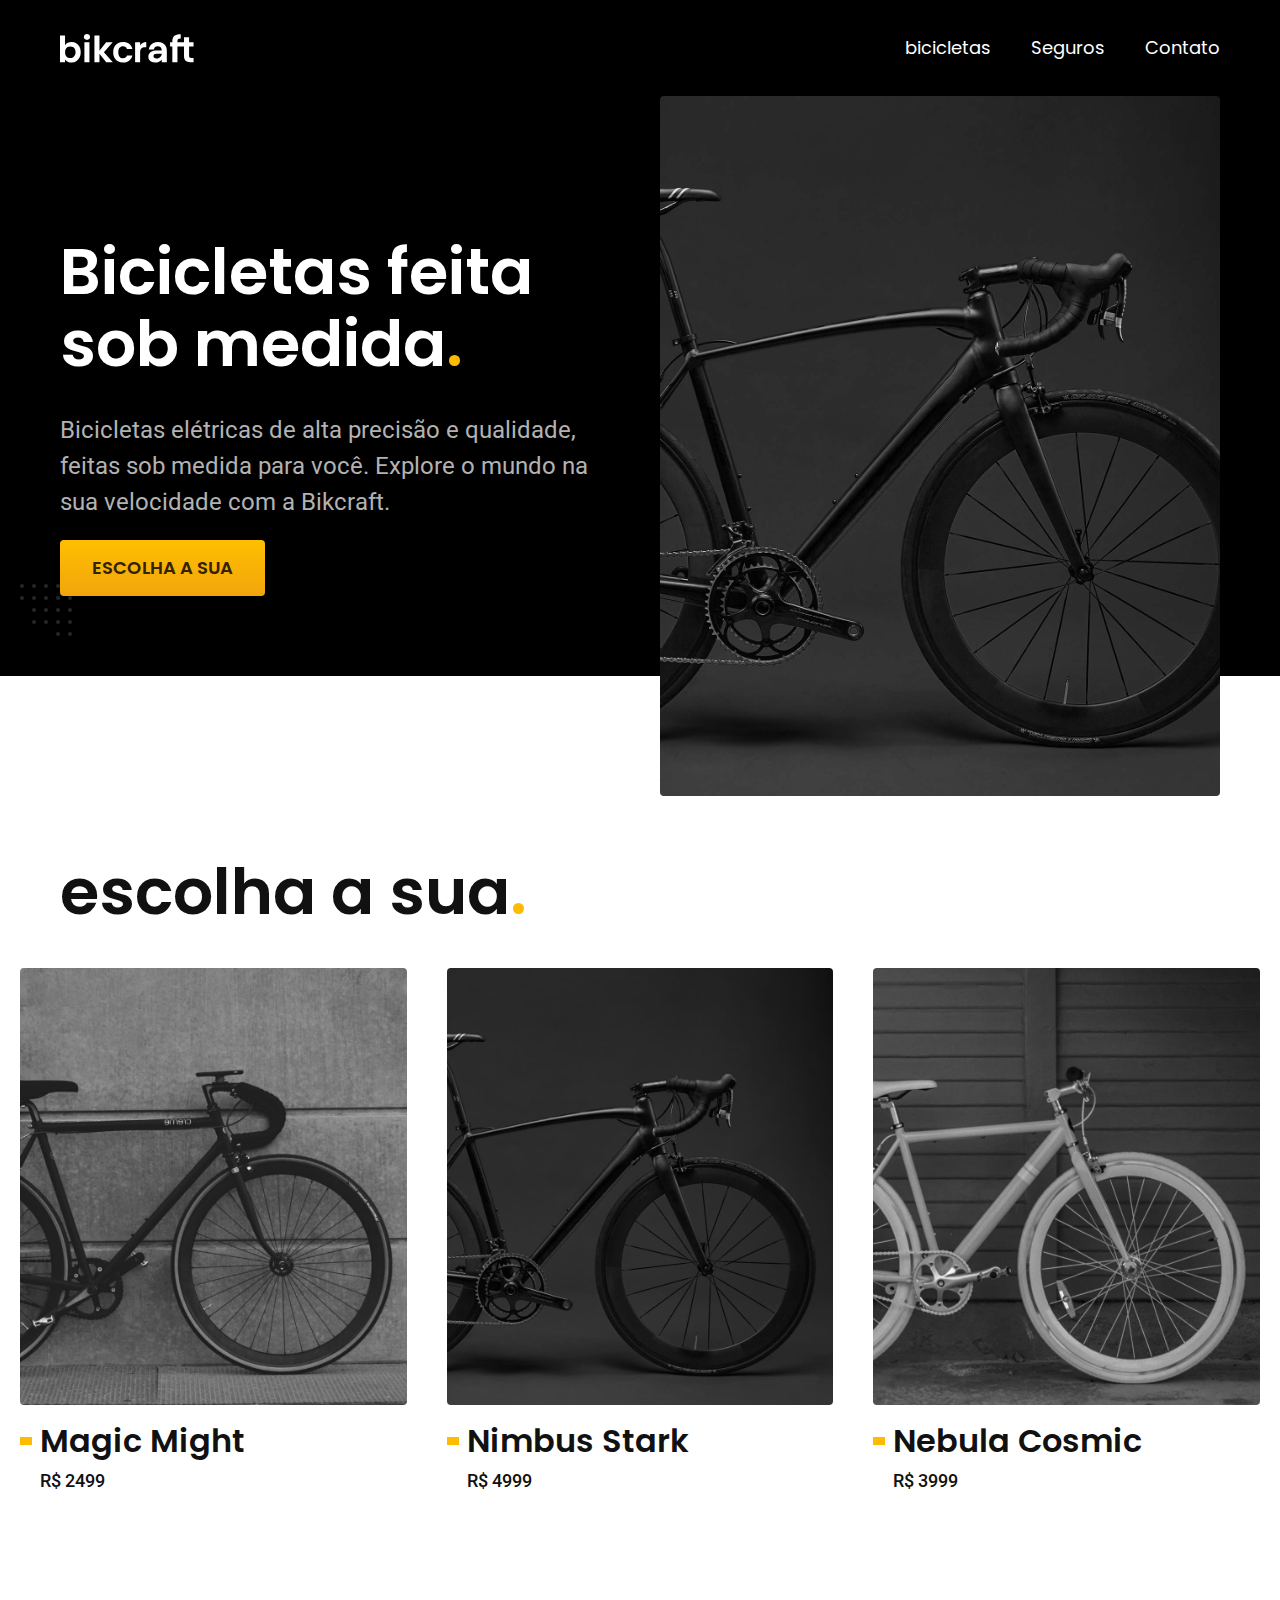
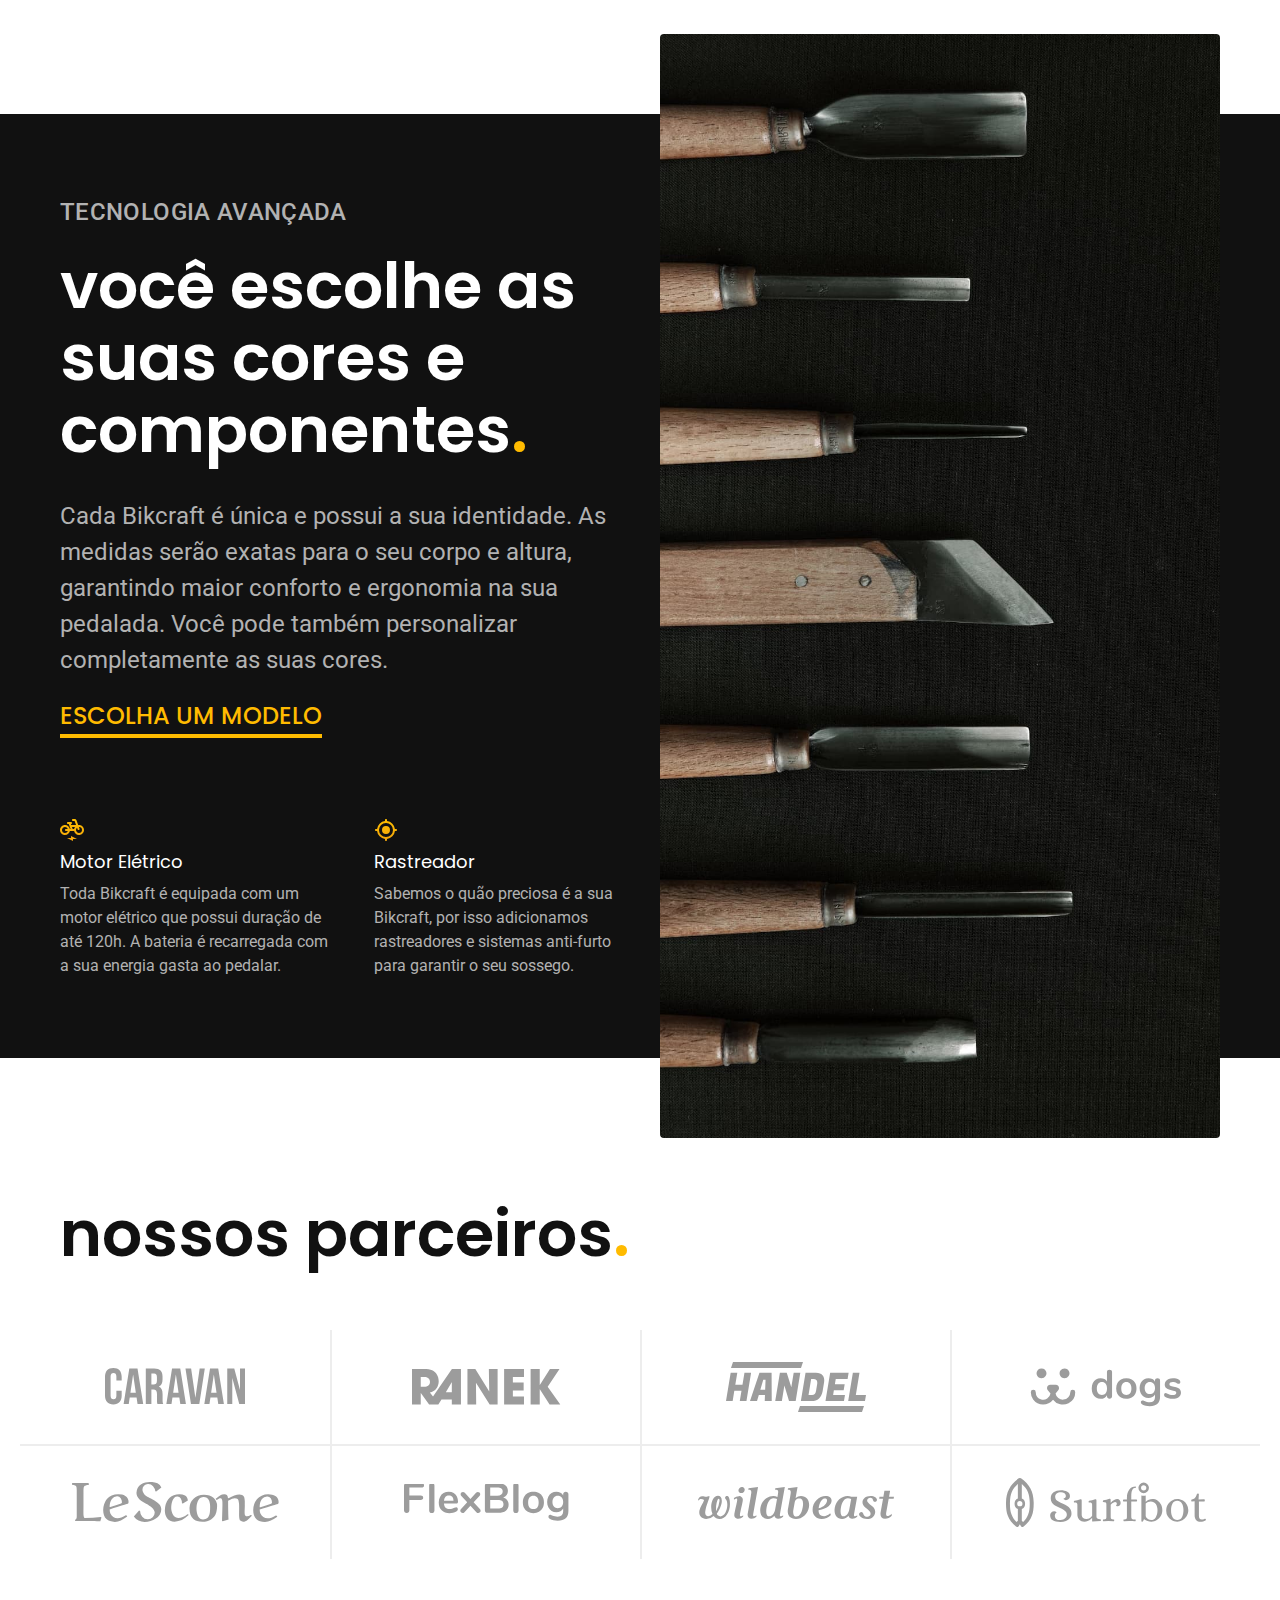
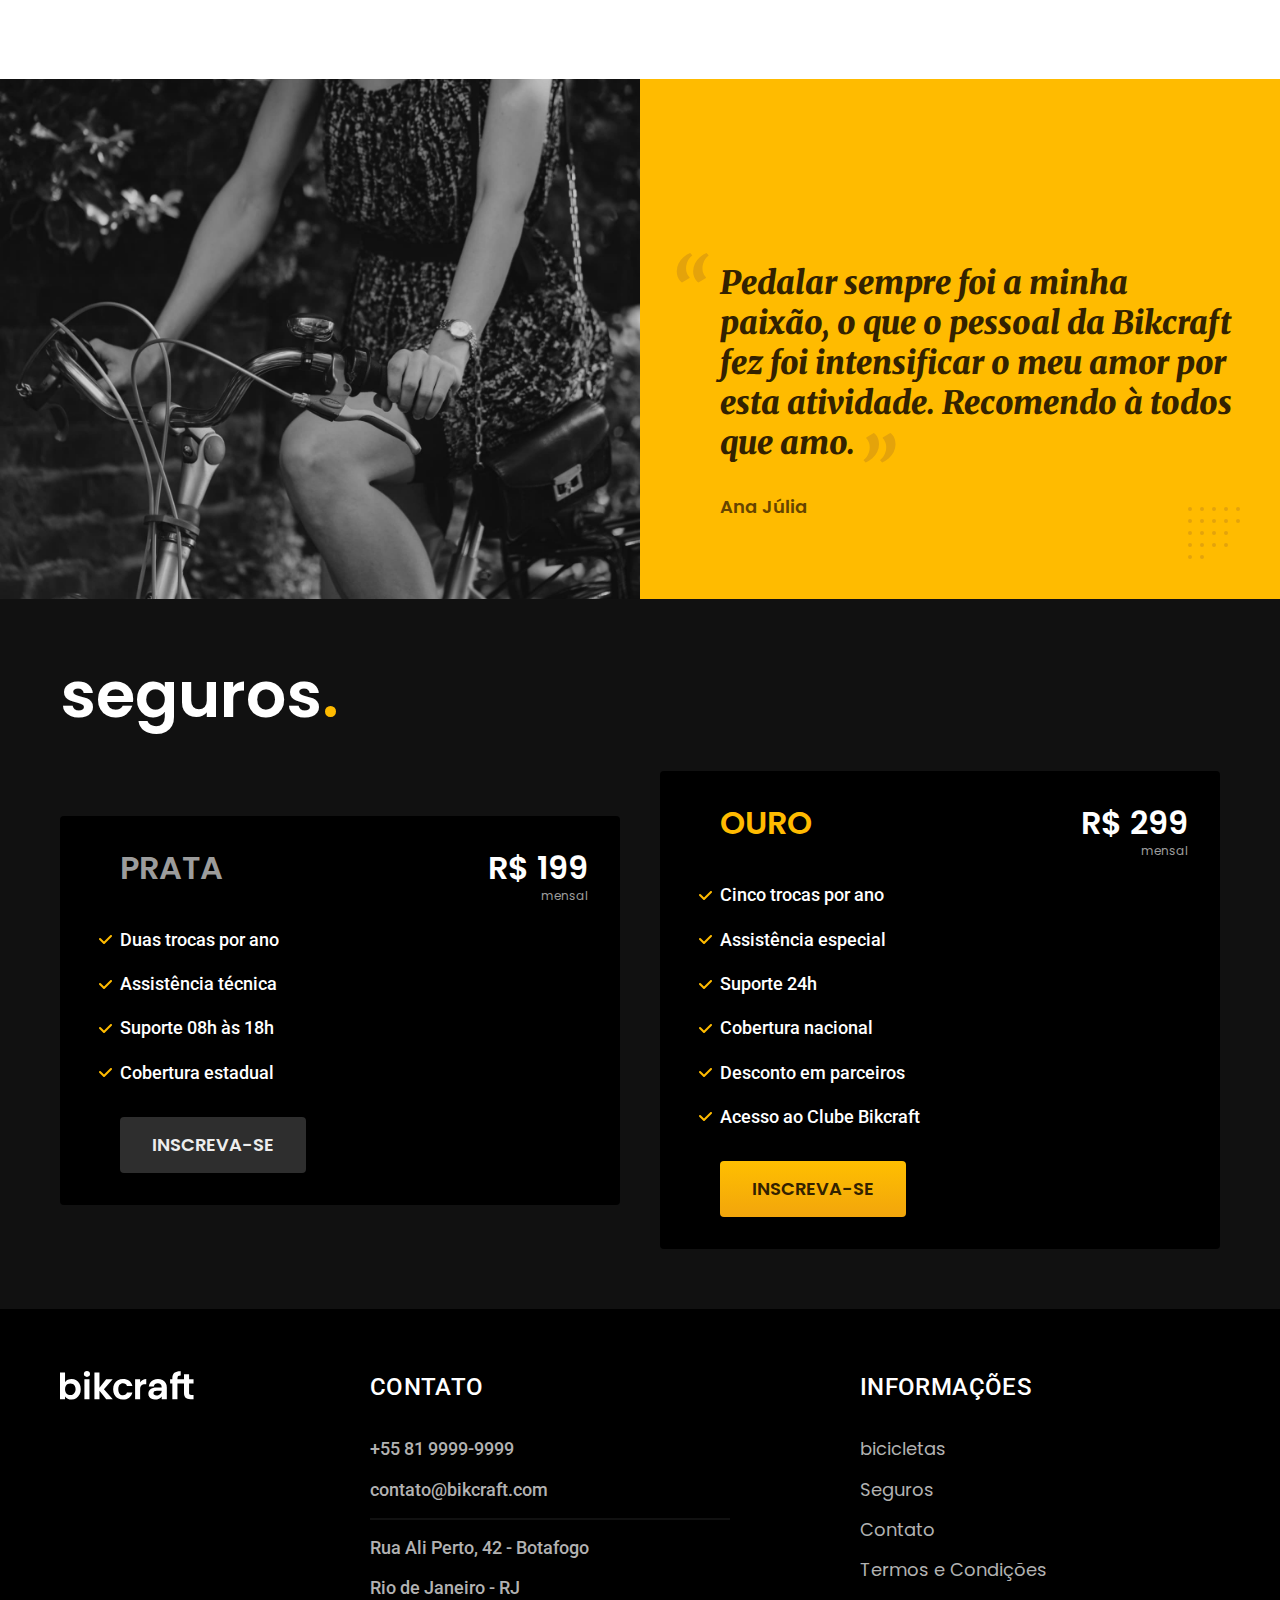
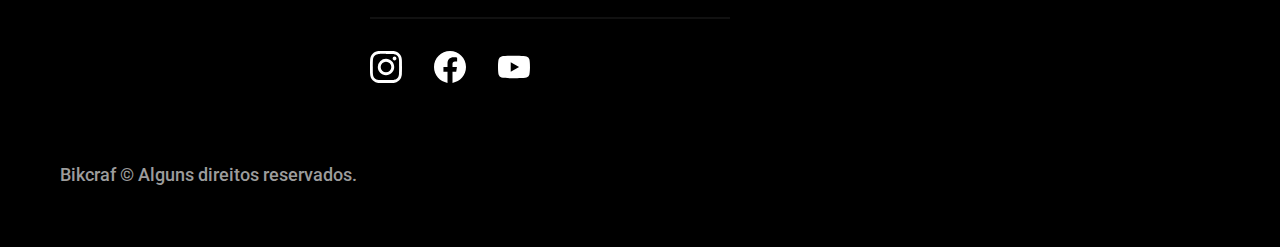
==== commit 78fb6511: "add java script part 1" ====
--- a/index.html
+++ b/index.html
@@ -30,9 +30,9 @@
     <nav aria-label="primaria">
 
     <ul class="header-menu font-1-m cor-0">
-    <li><a href="./bicicletas.html">Biclicletas</a></li>
-    <li><a href="../bikcraft/seguros.html">Seguros</a></li>
-    <li><a href="../bikcraft/contato.html">Contato</a></li>
+    <li><a href="./bicicletas.html">bicicletas</a></li>
+    <li><a href="./seguros.html">Seguros</a></li>
+    <li><a href="./contato.html">Contato</a></li>
     </ul>
     </nav>
     </div>
@@ -161,7 +161,7 @@
               <li>Suporte 08h às 18h</li>
               <li>Cobertura estadual</li>
             </ul>
-            <a class="botao secundario" href="./orçamento.html">Inscreva-se</a>
+            <a class="botao secundario" href="./seguros.html">Inscreva-se</a>
           </div>
 
           <div class="seguros-item">
@@ -176,7 +176,7 @@
               <li>Desconto em parceiros</li>
               <li>Acesso ao Clube Bikcraft</li>
             </ul>
-            <a class="botao" href="./orçamento.html">Inscreva-se</a>
+            <a class="botao" href="./seguros.html">Inscreva-se</a>
           </div>
         </div>
       </article>
@@ -214,7 +214,7 @@
             <h3 class="font-2-l-b cor-0">Informações</h3>
             <nav>
               <ul class="font-1-m cor-5">
-                <li><a href="../bikcraft/bicicletas.html">Biclicletas</a></li>
+                <li><a href="../bikcraft/bicicletas.html">bicicletas</a></li>
                 <li><a href="../bikcraft/seguros.html">Seguros</a></li>
                 <li><a href="../bikcraft/contato.html">Contato</a></li>
                 <li><a href="../bikcraft/termos.html">Termos e Condições</a></li>
@@ -227,7 +227,8 @@
       </div>
       </footer>
 
-
-    </body>
+      <script src="./js/script.js"></script>
+
+        </body>
 
 </html>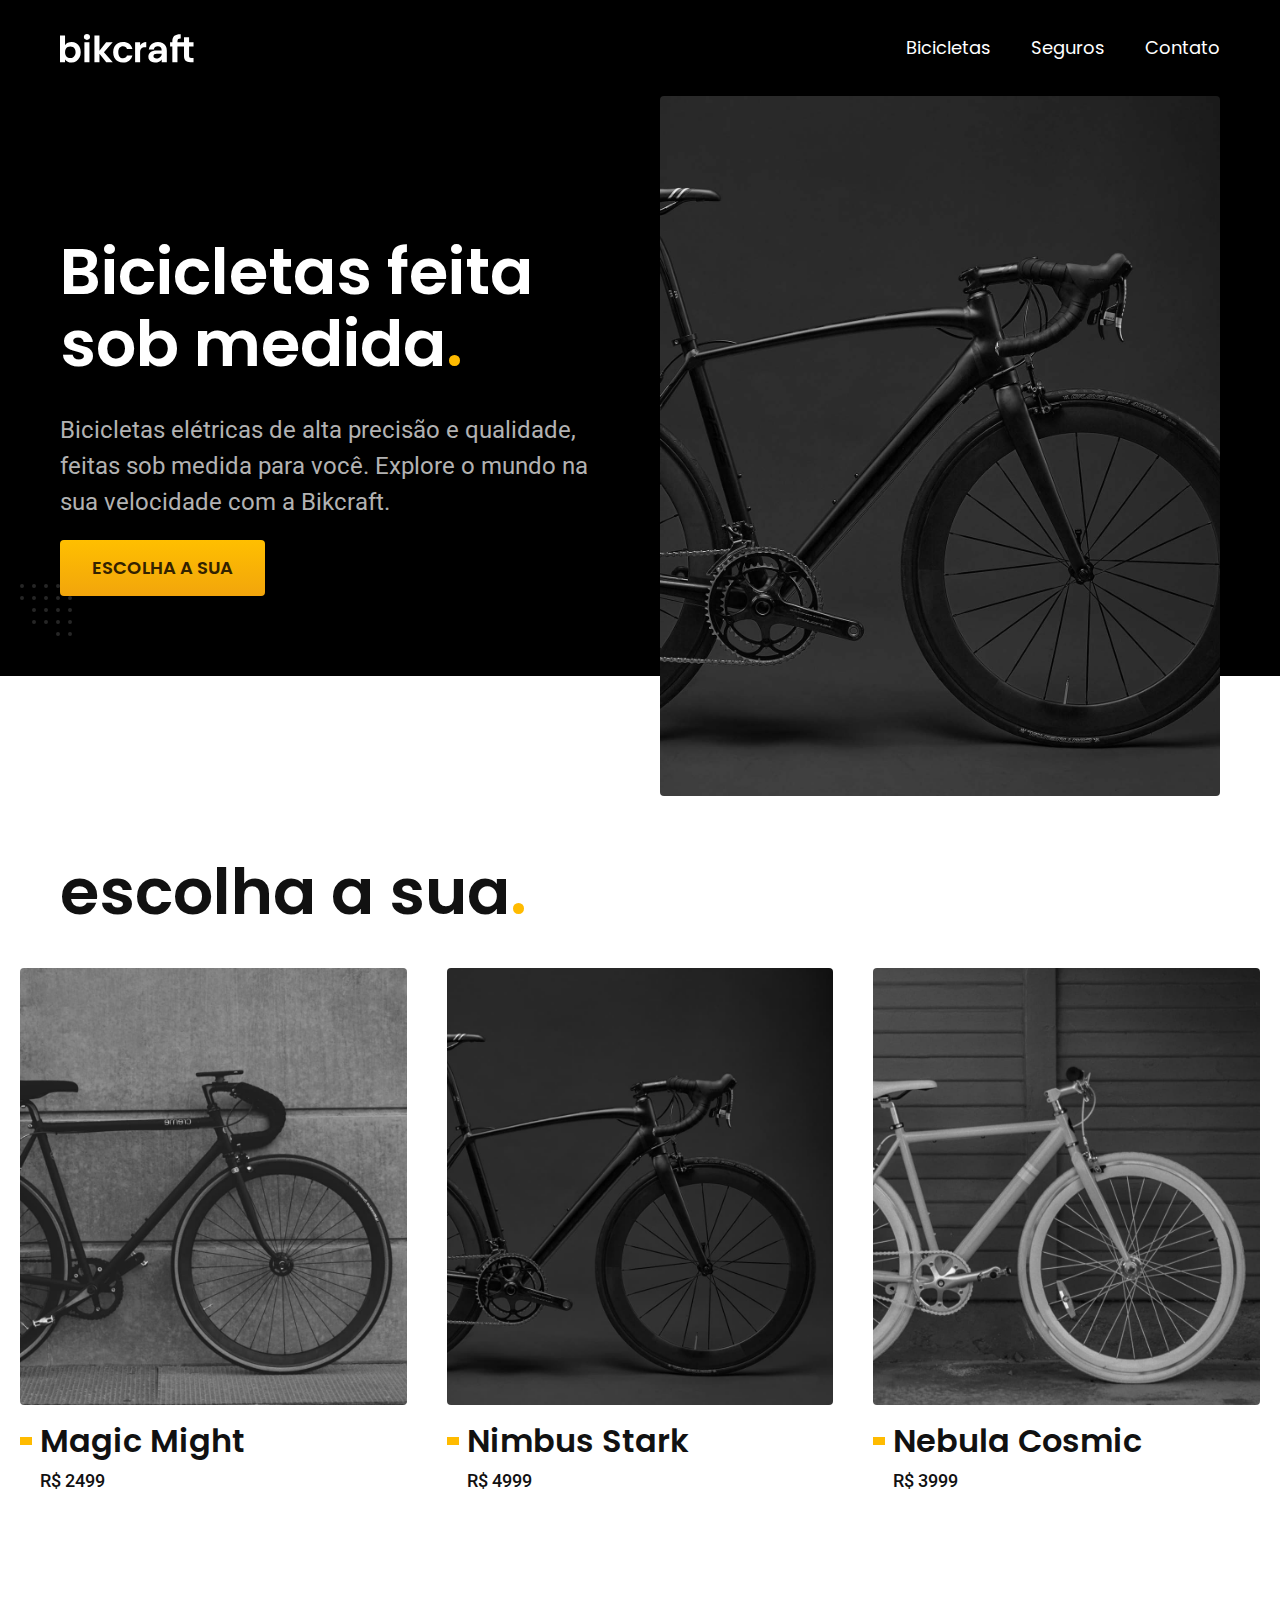
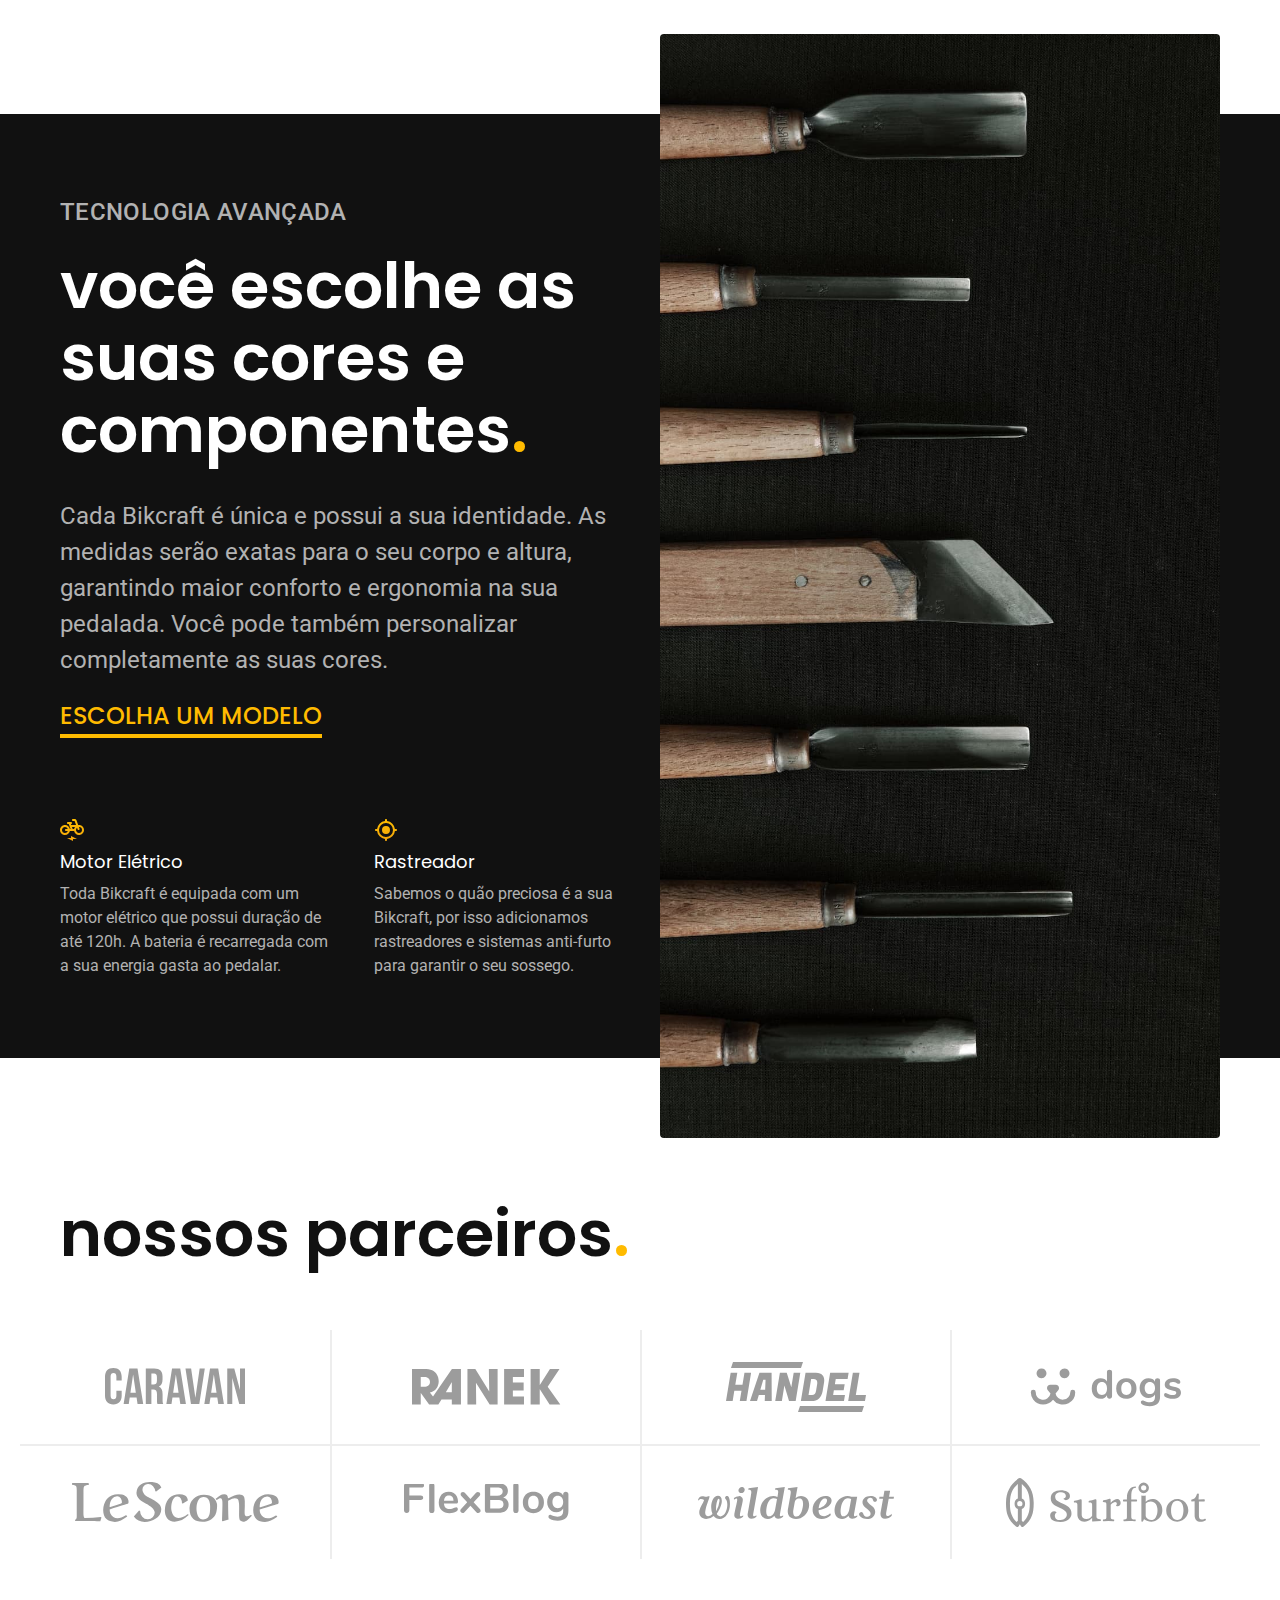
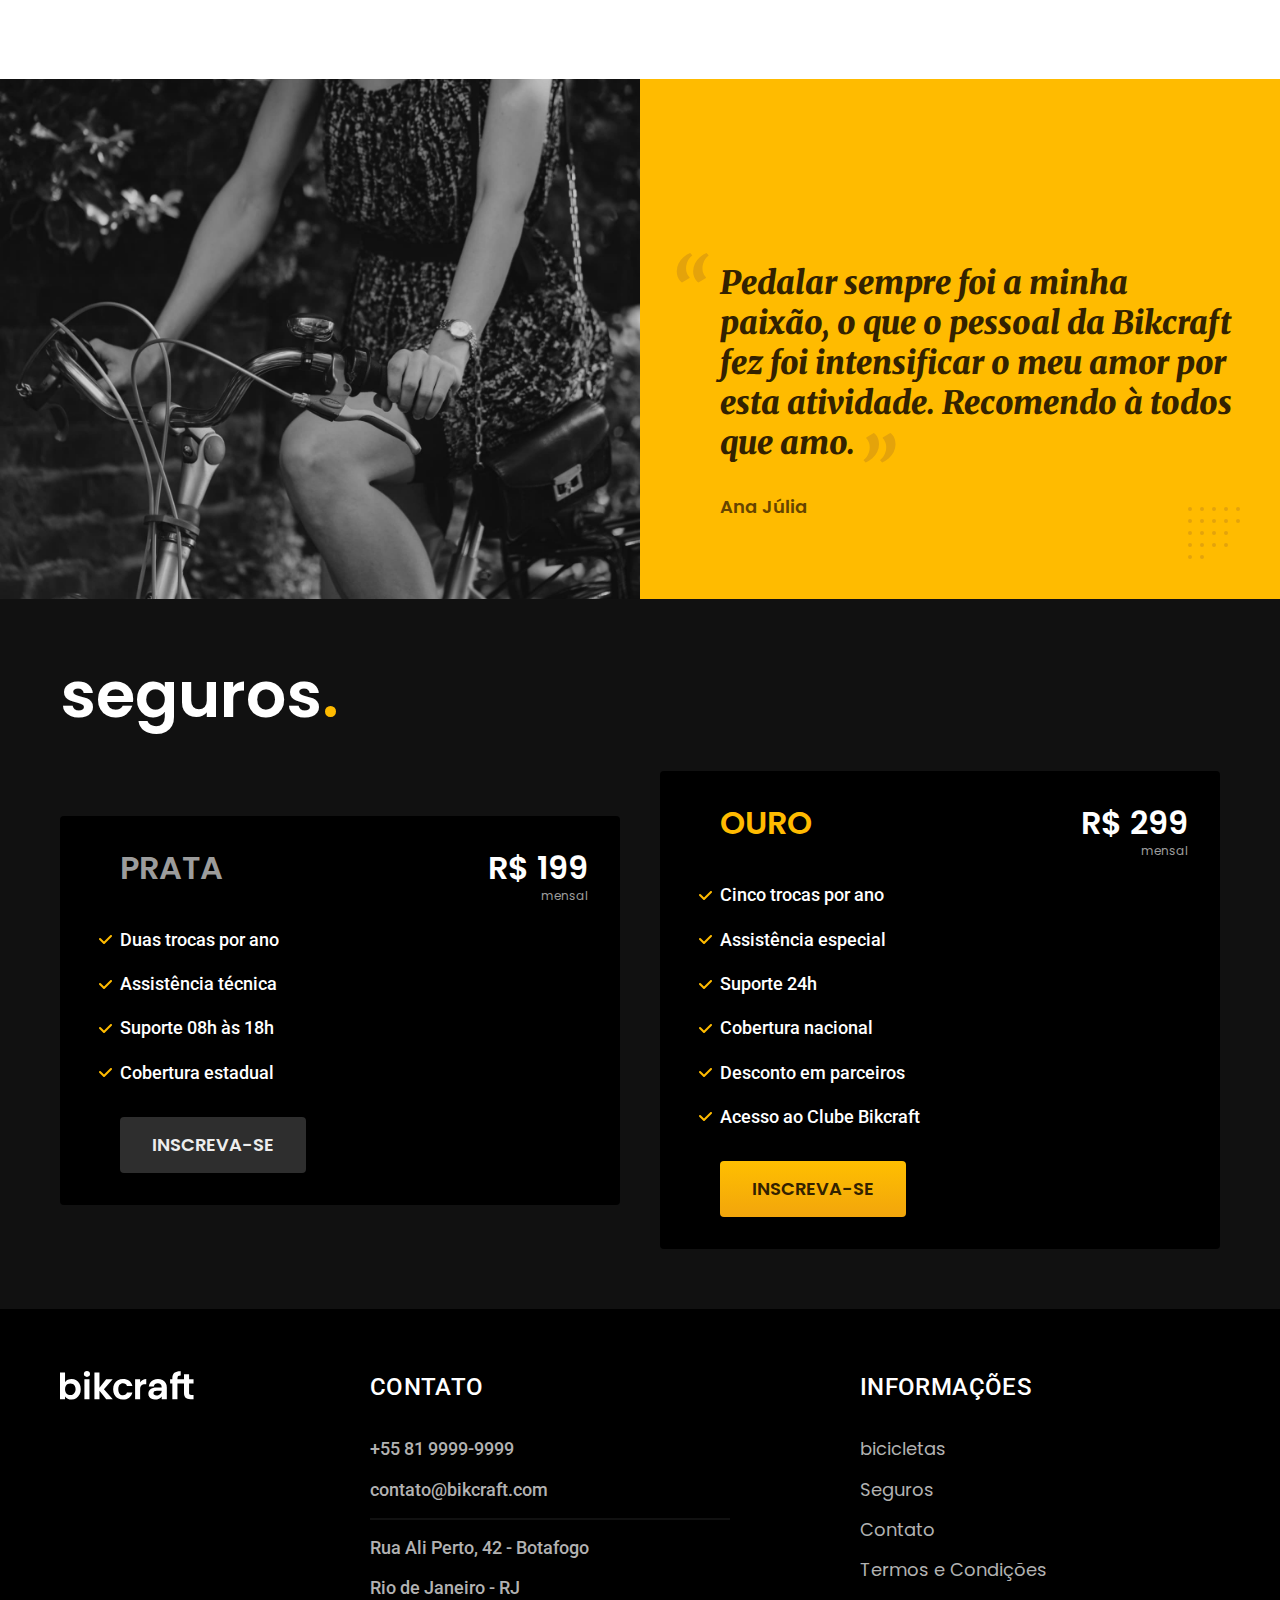
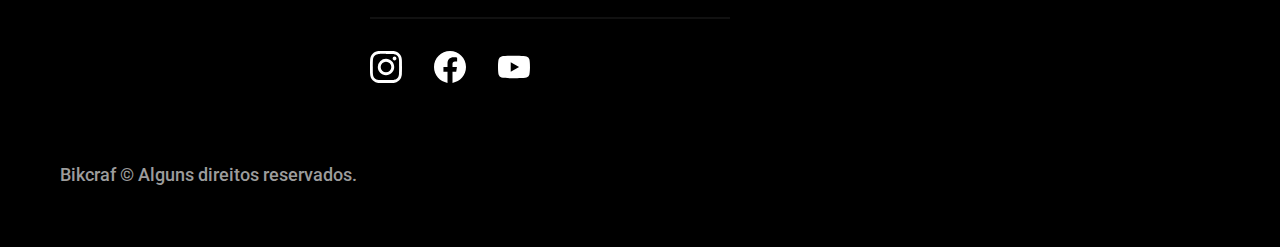
==== commit aab304a8: "atualização de animações plugin" ====
--- a/index.html
+++ b/index.html
@@ -8,14 +8,15 @@
     <title>Bikcraft - Bicicletas Elétricas</title>
     <meta name="description" content="Bicicletas elétricas de alta precisão e qualidade feitas sob medida para cliente. Explore o mundo na sua velocidade com a Bikcraft.">
 
+    
+    <link rel="icon" href="./favicon.svg" type="imagem/svg+xml">
     <link re="preload" href="./css/style.css" as="style">
     <link rel="stylesheet" href="./css/style.css">
-    
-   
     <link rel="preconnect" href="https://fonts.googleapis.com">
     <link rel="preconnect" href="https://fonts.gstatic.com" crossorigin>
     <link href="https://fonts.googleapis.com/css2?family=Merriweather:ital,wght@1,900&family=Poppins:wght@400;600&family=Roboto:wght@400;500&display=swap" rel="stylesheet">
 
+  <script>document.documentElement.classList.add("js");</script>
 </head>
 <body>
 
@@ -30,7 +31,7 @@
     <nav aria-label="primaria">
 
     <ul class="header-menu font-1-m cor-0">
-    <li><a href="./bicicletas.html">bicicletas</a></li>
+    <li><a href="./bicicletas.html">Bicicletas</a></li>
     <li><a href="./seguros.html">Seguros</a></li>
     <li><a href="./contato.html">Contato</a></li>
     </ul>
@@ -39,15 +40,15 @@
     </header> 
 
 
-    <main class="introducao-bg">
+    <main class="introducao-bg" >
         <div class="introducao container">
             <div class="introducao-conteudo">
-            <h1 class="font-1-xxl cor-0">Bicicletas feita sob medida<span class="cor-p1">.</span></p></h1>
-            <p class="font-2-l cor-5">Bicicletas elétricas de alta precisão e qualidade, feitas sob medida para você. Explore o mundo na sua velocidade com a Bikcraft.</p>
-            <a class="botao" href="./bicicletas.html">Escolha a sua</a>
+            <h1 class="font-1-xxl cor-0 fadeInDown" data-anime="200">Bicicletas feita sob medida<span class="cor-p1">.</span></p></h1>
+            <p class="font-2-l cor-5 fadeInDown" data-anime="400">Bicicletas elétricas de alta precisão e qualidade, feitas sob medida para você. Explore o mundo na sua velocidade com a Bikcraft.</p>
+            <a class="botao fadeInDown" data-anime="600" href="./bicicletas.html">Escolha a sua</a>
             </div>
 
-            <picture>
+            <picture data-anime="800" class="fadeInDown">
               <source media="(max-width: 800px)" srcset="./img/bicicletas/nimbus.jpg">
               <img src="./img/fotos/introducao.jpg" width="1280" height="1600" alt="Biclicleta elétrica preta.">
             </picture>
@@ -227,6 +228,7 @@
       </div>
       </footer>
 
+      <script src="./js/simple-anime.js"></script>
       <script src="./js/script.js"></script>
 
         </body>
--- a/css/style.css
+++ b/css/style.css
@@ -16,6 +16,8 @@
 
 @import "../css/utilidades/componentes.css";
 @import "../css/utilidades/formulario.css";
+@import "../css/utilidades/animacao.css";
+
 
 
 /* Bicicletas */
--- a/css/style.css
+++ b/css/style.css
@@ -16,6 +16,8 @@
 
 @import "../css/utilidades/componentes.css";
 @import "../css/utilidades/formulario.css";
+@import "../css/utilidades/animacao.css";
+
 
 
 /* Bicicletas */
